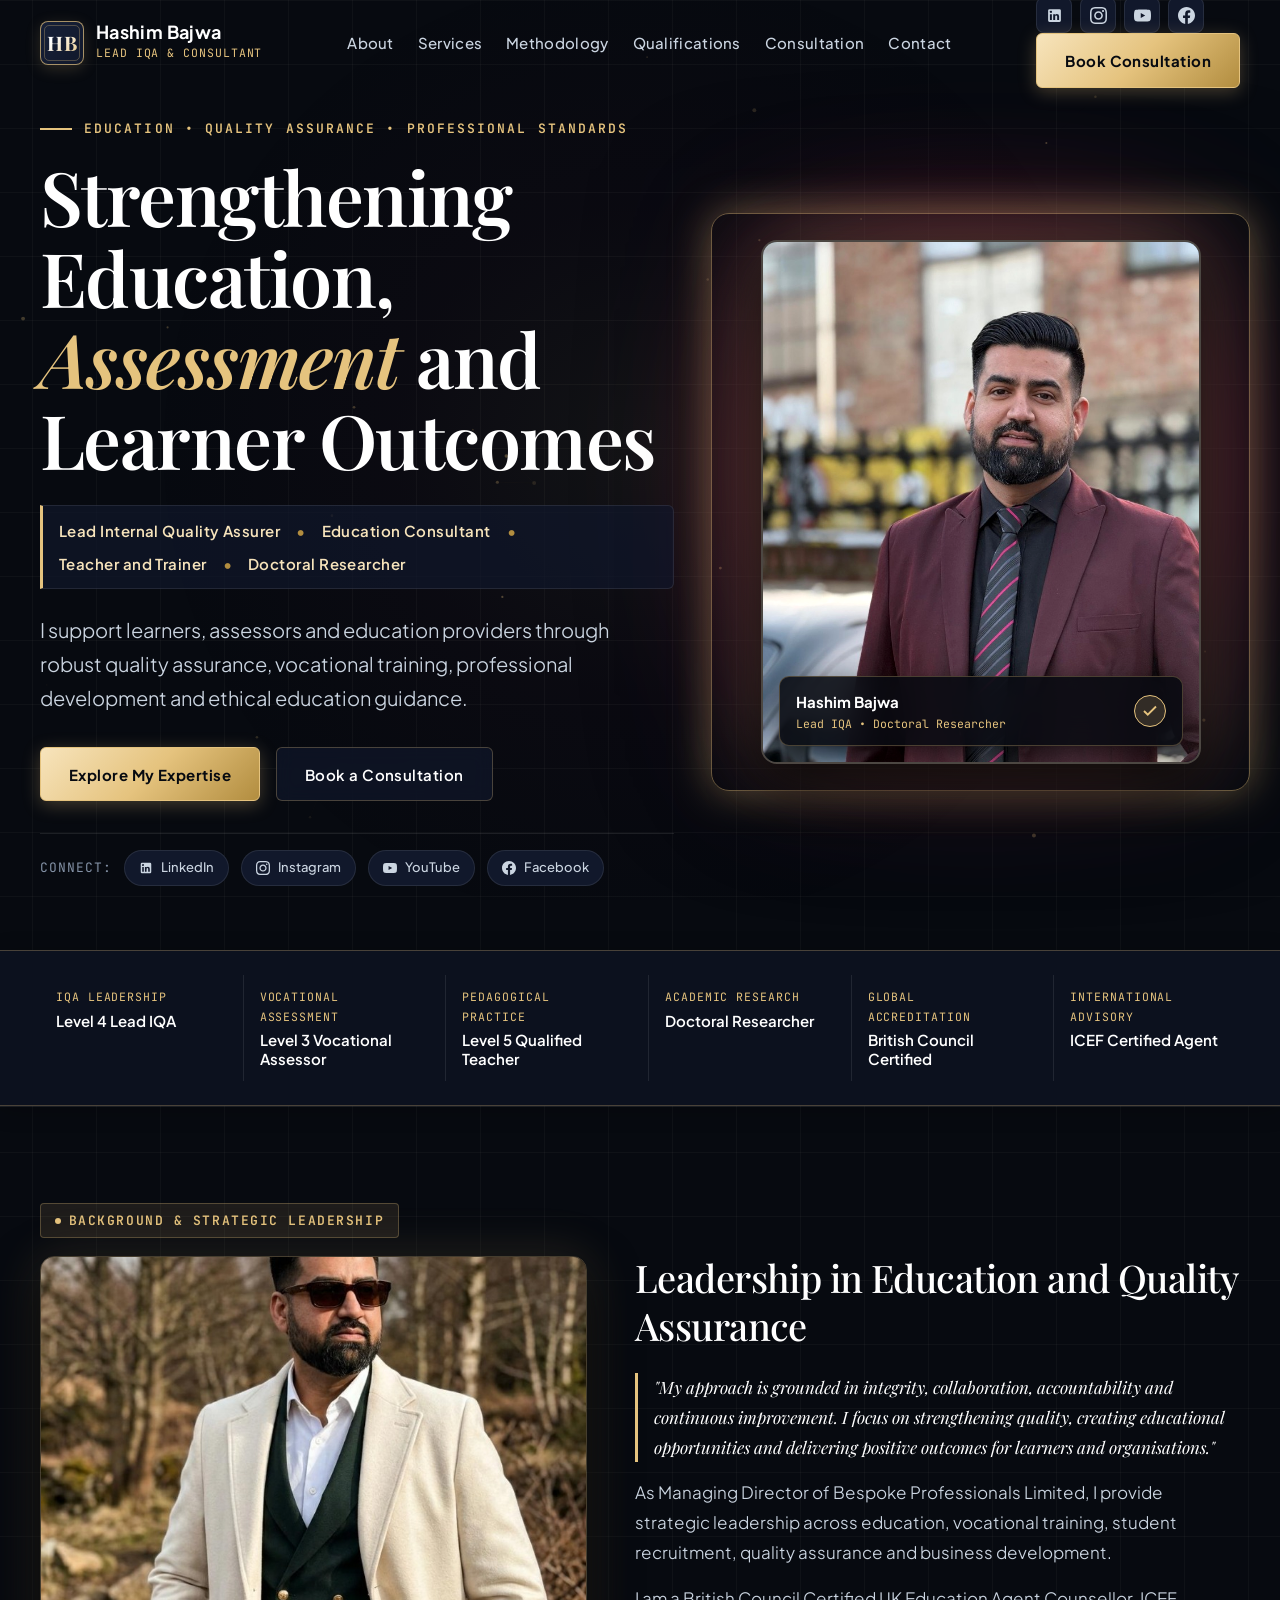
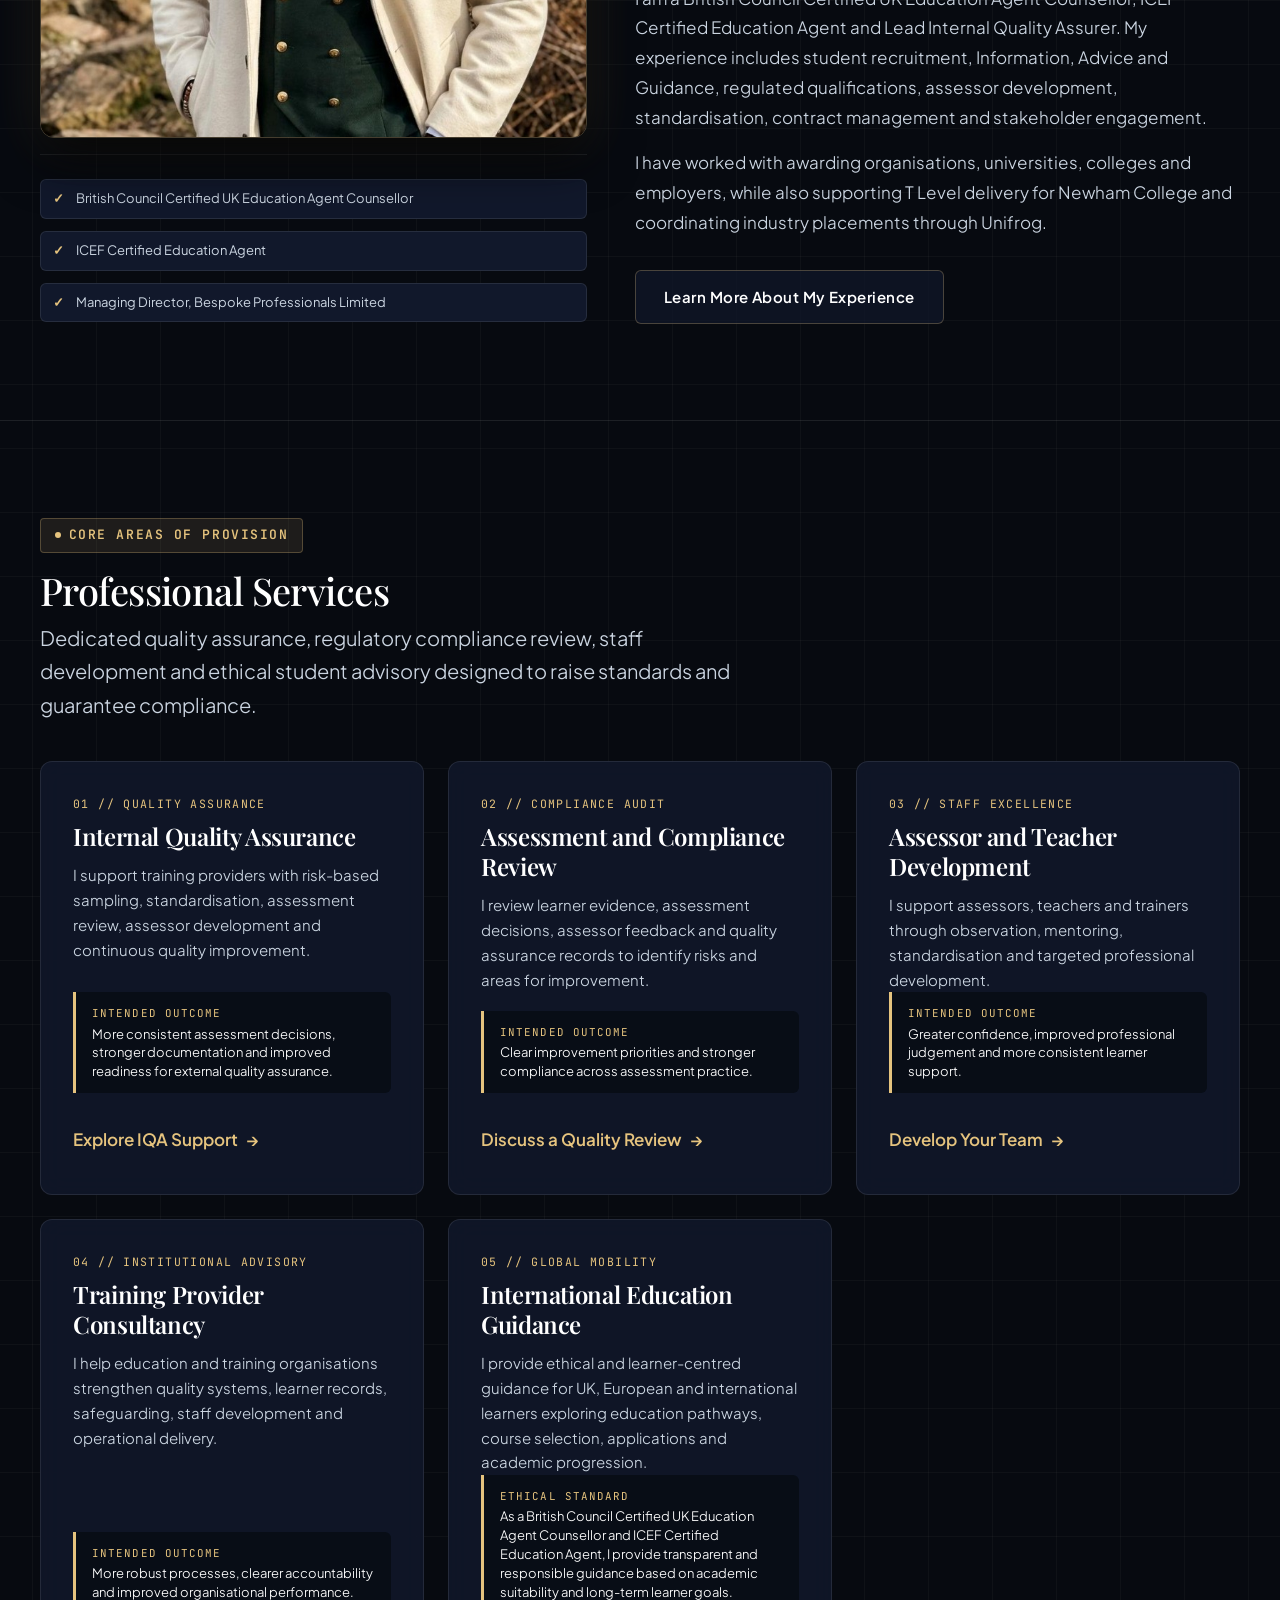
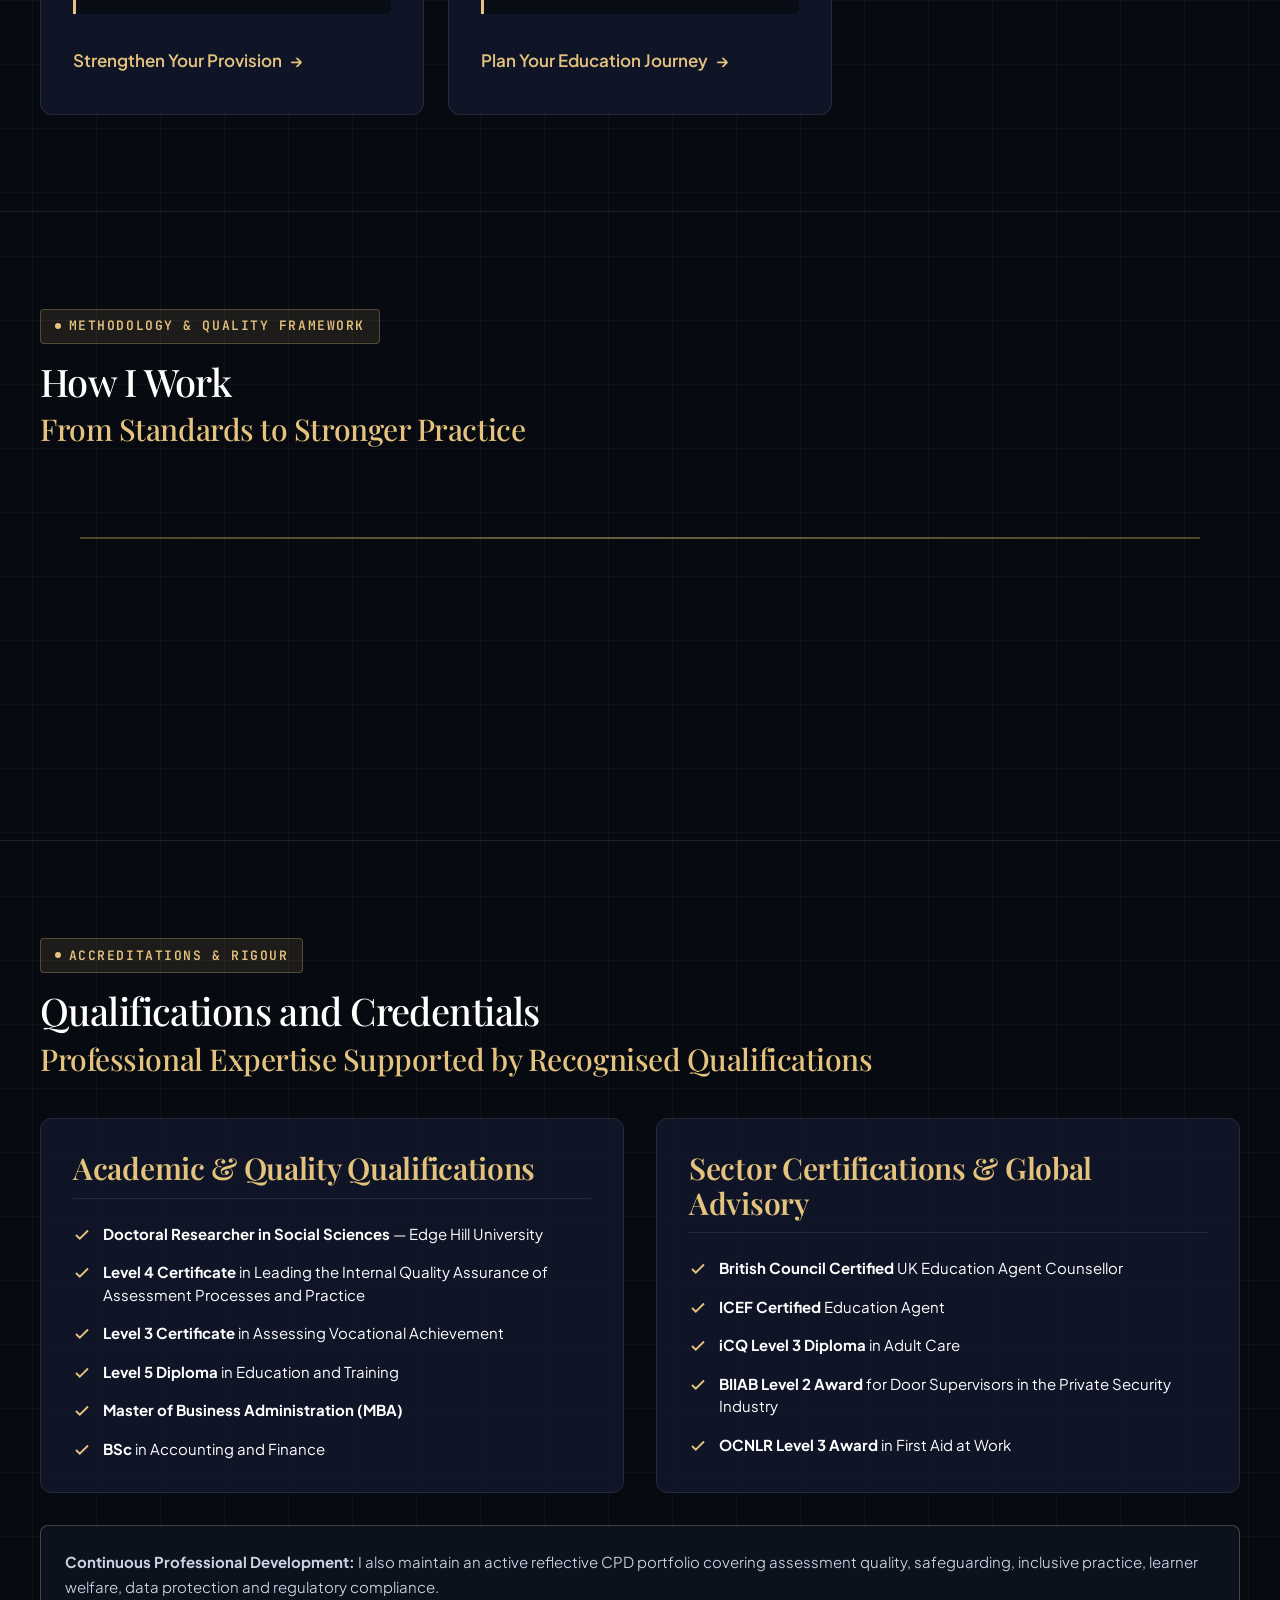
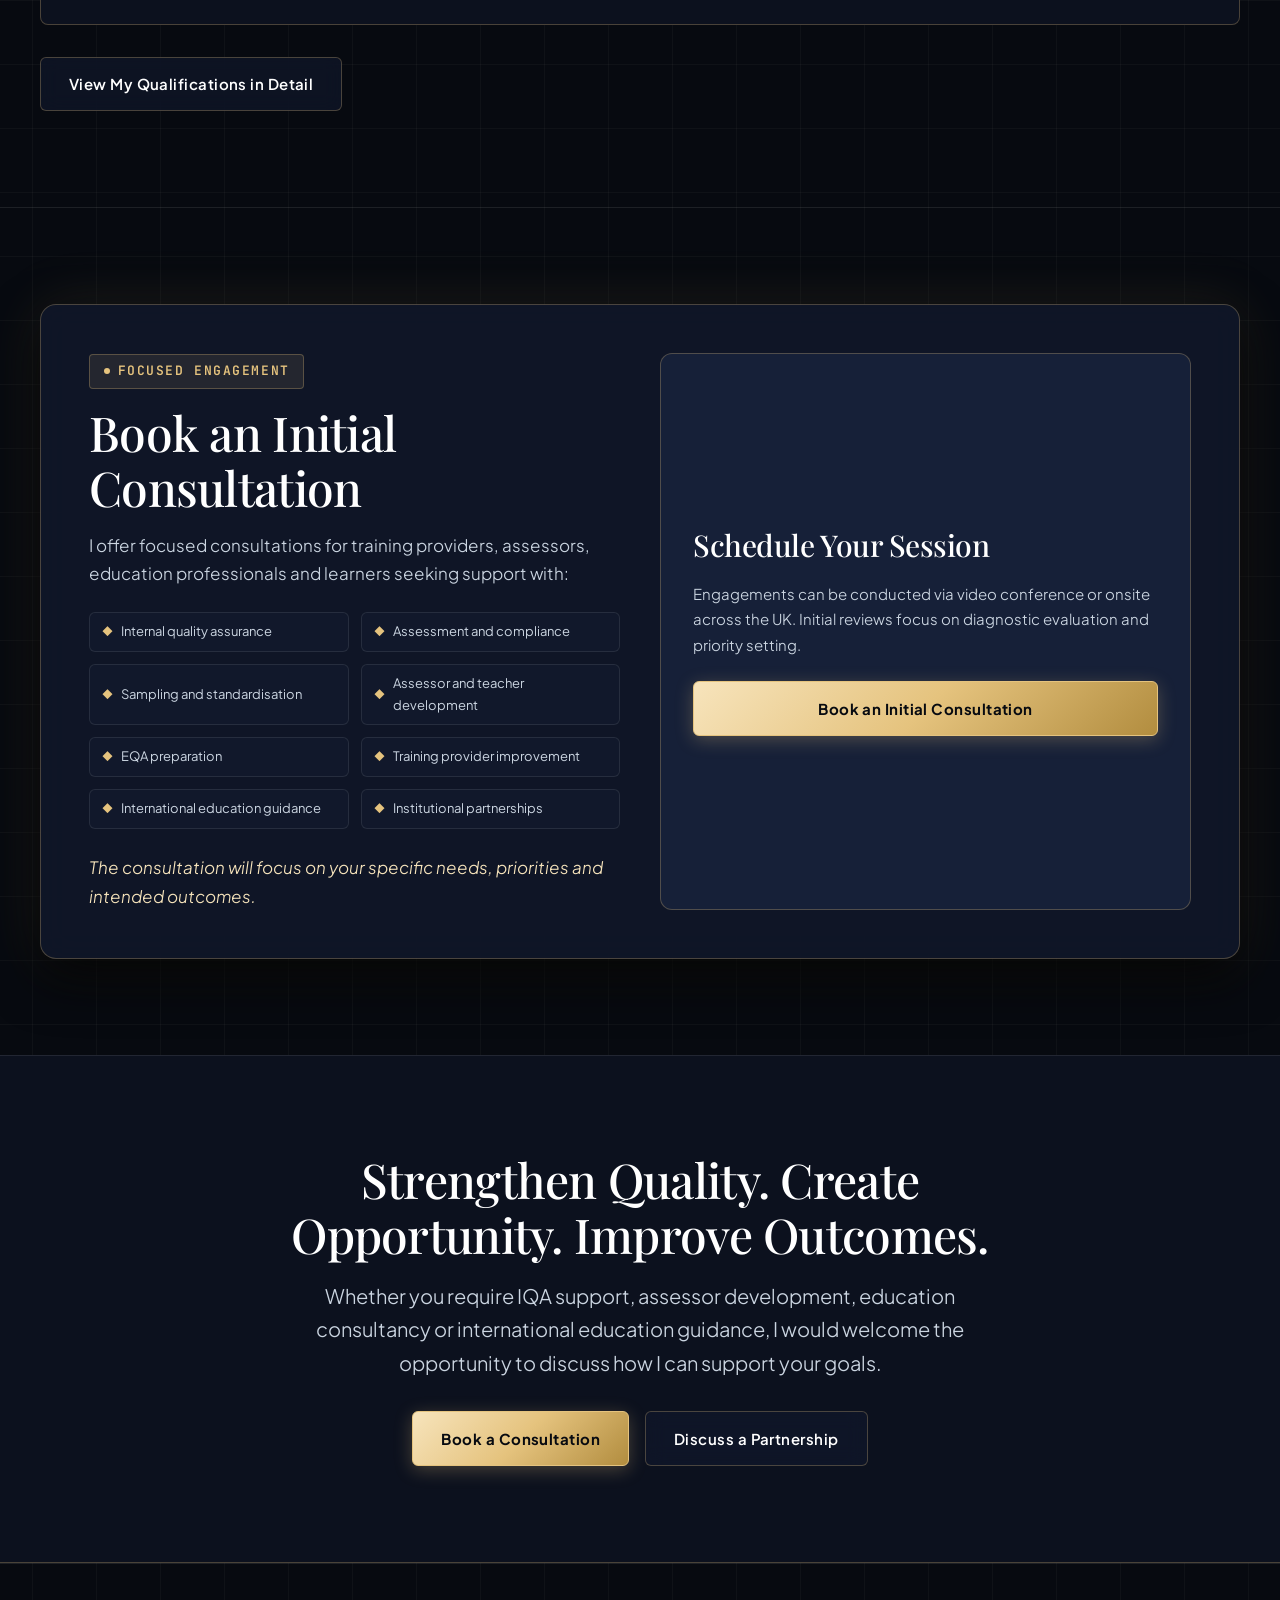
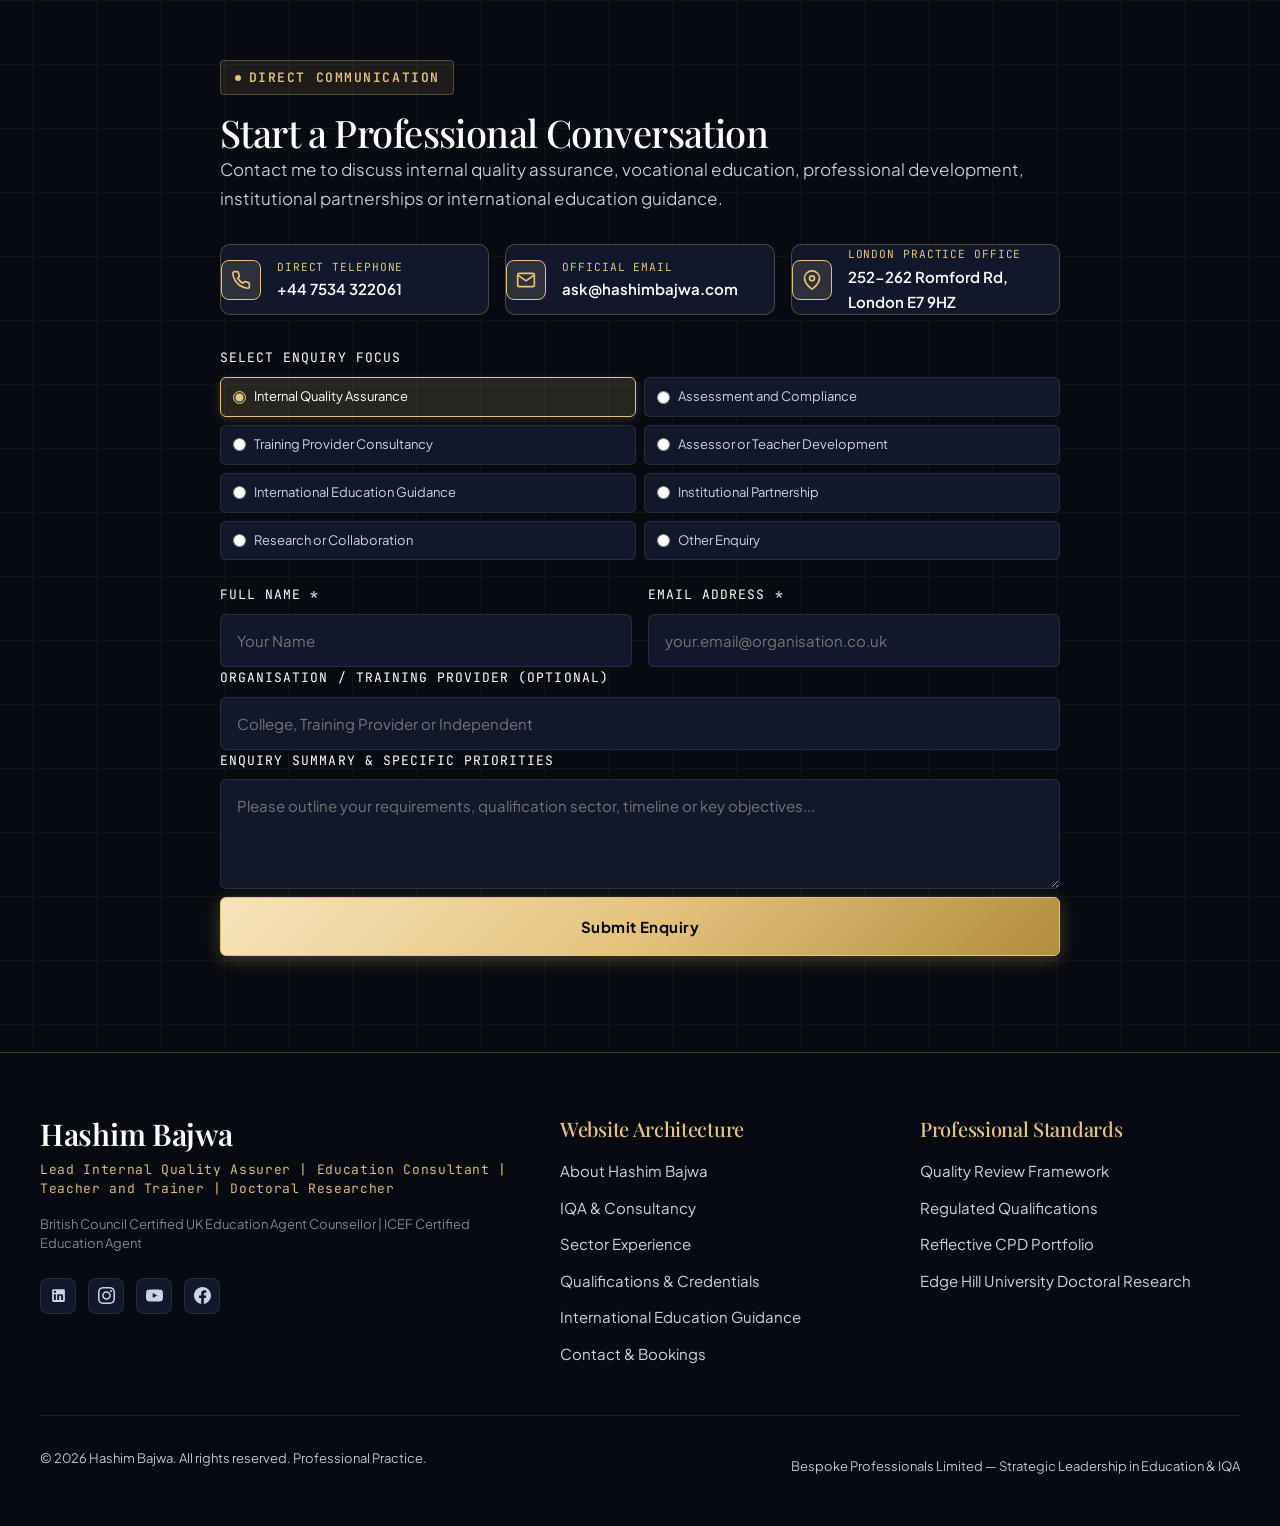
==== index.html @ 72e88c18 "Initial commit: Hashim Bajwa portfolio" ====
<!DOCTYPE html>
<html lang="en" data-theme="dark">
<head>
  <meta charset="UTF-8">
  <meta name="viewport" content="width=device-width, initial-scale=1.0">
  <title>Hashim Bajwa — Lead IQA, Education Consultant &amp; Doctoral Researcher</title>
  
  <!-- SEO & Academic Authority Metadata -->
  <meta name="description" content="Supporting training providers, education professionals and learners through internal quality assurance, vocational education, professional development and ethical international education guidance.">
  <meta name="keywords" content="Hashim Bajwa, Lead IQA, Internal Quality Assurer, Education Consultant, Vocational Training, Edge Hill University, British Council Certified, ICEF Certified, T Levels, Newham College, Unifrog">
  <meta name="author" content="Hashim Bajwa">
  <meta name="robots" content="index, follow">

  <!-- Open Graph -->
  <meta property="og:type" content="profile">
  <meta property="og:title" content="Hashim Bajwa — Lead IQA &amp; Education Consultant">
  <meta property="og:description" content="Strengthening Education, Assessment and Learner Outcomes across regulated qualifications and vocational training.">
  <meta property="og:image" content="assets/hashim-portrait.jpg">
  <meta property="og:url" content="https://hashimbajwa.com">

  <!-- Executive Typography: Playfair Display, Plus Jakarta Sans, JetBrains Mono -->
  <link rel="preconnect" href="https://fonts.googleapis.com">
  <link rel="preconnect" href="https://fonts.gstatic.com" crossorigin>
  <link href="https://fonts.googleapis.com/css2?family=JetBrains+Mono:wght@400;500;600&family=Playfair+Display:ital,wght@0,500;0,600;0,700;1,500;1,600&family=Plus+Jakarta+Sans:wght@300;400;500;600;700;800&display=swap" rel="stylesheet">

  <!-- Stylesheets -->
  <link rel="stylesheet" href="css/variables.css">
  <link rel="stylesheet" href="css/base.css">
  <link rel="stylesheet" href="css/components.css">
  <link rel="stylesheet" href="css/animations.css">

  <!-- Schema.org Person & ProfessionalService Structured Data -->
  <script type="application/ld+json">
  {
    "@context": "https://schema.org",
    "@type": "Person",
    "name": "Hashim Bajwa",
    "jobTitle": "Lead Internal Quality Assurer & Education Consultant",
    "image": "assets/hashim-portrait.jpg",
    "email": "ask@hashimbajwa.com",
    "telephone": "+447534322061",
    "address": {
      "@type": "PostalAddress",
      "streetAddress": "252-262 Romford Rd",
      "addressLocality": "London",
      "postalCode": "E7 9HZ",
      "addressCountry": "United Kingdom"
    },
    "sameAs": [
      "https://www.linkedin.com/in/hashim-bajwa-4b985235b/",
      "https://www.facebook.com/share/1A8jeMKm52/?mibextid=wwXIfr",
      "https://www.youtube.com/@hashimbajwa547",
      "https://www.instagram.com/hash.bajwa?igsh=bjU4bWs0em8yMGdm"
    ],
    "worksFor": {
      "@type": "Organization",
      "name": "Bespoke Professionals Limited"
    },
    "alumniOf": {
      "@type": "EducationalOrganization",
      "name": "Edge Hill University"
    },
    "description": "Lead IQA, Education Consultant, Teacher and Trainer, and Doctoral Researcher in Social Sciences."
  }
  </script>
</head>
<body>
  <!-- Accessibility Skip Link -->
  <a href="#main-content" class="skip-link">Skip to main content</a>

  <!-- Site Header & Executive Navigation -->
  <header class="site-header" id="site-header">
    <div class="container header-inner">
      <!-- Modern Executive Emblem Logo -->
      <a href="index.html" class="brand-identity" aria-label="Hashim Bajwa Home">
        <div class="brand-emblem" aria-hidden="true">
          <span class="brand-emblem-text">HB</span>
        </div>
        <div class="brand-meta">
          <span class="brand-name">Hashim Bajwa</span>
          <span class="brand-subtitle">Lead IQA &amp; Consultant</span>
        </div>
      </a>

      <!-- Desktop Navigation -->
      <nav class="desktop-nav" aria-label="Primary Navigation">
        <ul class="nav-links">
          <li><a href="#about" class="nav-link">About</a></li>
          <li><a href="#services" class="nav-link">Services</a></li>
          <li><a href="#methodology" class="nav-link">Methodology</a></li>
          <li><a href="#qualifications" class="nav-link">Qualifications</a></li>
          <li><a href="#consultation" class="nav-link">Consultation</a></li>
          <li><a href="#contact" class="nav-link">Contact</a></li>
        </ul>
      </nav>

      <!-- Header Social Media & Action Controls -->
      <div class="header-actions">
        <!-- Social Media Icons in Header -->
        <div class="header-social-group" aria-label="Social Media Profiles">
          <!-- LinkedIn -->
          <a href="https://www.linkedin.com/in/hashim-bajwa-4b985235b/" target="_blank" rel="noopener noreferrer" class="social-icon-btn" title="Hashim Bajwa LinkedIn Profile" aria-label="LinkedIn">
            <svg viewBox="0 0 24 24"><path d="M19 3a2 2 0 0 1 2 2v14a2 2 0 0 1-2 2H5a2 2 0 0 1-2-2V5a2 2 0 0 1 2-2h14m-.5 15.5v-5.3a3.26 3.26 0 0 0-3.26-3.26c-.85 0-1.84.52-2.28 1.3v-1.11h-2.79v8.37h2.79v-4.93c0-.77.62-1.4 1.39-1.4a1.4 1.4 0 0 1 1.4 1.4v4.93h2.75M6.88 8.56a1.68 1.68 0 0 0 1.68-1.68c0-.93-.75-1.69-1.68-1.69a1.69 1.69 0 0 0-1.69 1.69c0 .93.76 1.68 1.69 1.68m1.39 9.94v-8.37H5.5v8.37h2.77z"/></svg>
          </a>
          <!-- Instagram -->
          <a href="https://www.instagram.com/hash.bajwa?igsh=bjU4bWs0em8yMGdm" target="_blank" rel="noopener noreferrer" class="social-icon-btn" title="Hashim Bajwa Instagram" aria-label="Instagram">
            <svg viewBox="0 0 24 24"><path d="M12 2.163c3.204 0 3.584.012 4.85.07 3.252.148 4.771 1.691 4.919 4.919.058 1.265.069 1.645.069 4.849 0 3.205-.012 3.584-.069 4.849-.149 3.225-1.664 4.771-4.919 4.919-1.266.058-1.644.07-4.85.07-3.204 0-3.584-.012-4.849-.07-3.26-.149-4.771-1.699-4.919-4.92-.058-1.265-.07-1.644-.07-4.849 0-3.204.013-3.583.07-4.849.149-3.227 1.664-4.771 4.919-4.919 1.266-.057 1.645-.069 4.849-.069zm0-2.163c-3.259 0-3.667.014-4.947.072-4.358.2-6.78 2.618-6.98 6.98-.059 1.281-.073 1.689-.073 4.948 0 3.259.014 3.668.072 4.948.2 4.358 2.618 6.78 6.98 6.98 1.281.058 1.689.072 4.948.072 3.259 0 3.668-.014 4.948-.072 4.354-.2 6.782-2.618 6.979-6.98.059-1.28.073-1.689.073-4.948 0-3.259-.014-3.667-.072-4.947-.196-4.354-2.617-6.78-6.979-6.98-1.281-.059-1.69-.073-4.949-.073zm0 5.838c-3.403 0-6.162 2.759-6.162 6.162s2.759 6.163 6.162 6.163 6.162-2.759 6.162-6.163c0-3.403-2.759-6.162-6.162-6.162zm0 10.162c-2.209 0-4-1.79-4-4 0-2.209 1.791-4 4-4s4 1.791 4 4c0 2.21-1.791 4-4 4zm6.406-11.845c-.796 0-1.441.645-1.441 1.44s.645 1.44 1.441 1.44c.795 0 1.439-.645 1.439-1.44s-.644-1.44-1.439-1.44z"/></svg>
          </a>
          <!-- YouTube -->
          <a href="https://www.youtube.com/@hashimbajwa547" target="_blank" rel="noopener noreferrer" class="social-icon-btn" title="Hashim Bajwa YouTube Channel" aria-label="YouTube">
            <svg viewBox="0 0 24 24"><path d="M23.498 6.186a3.016 3.016 0 0 0-2.122-2.136C19.505 3.545 12 3.545 12 3.545s-7.505 0-9.377.505A3.017 3.017 0 0 0 .502 6.186C0 8.07 0 12 0 12s0 3.93.502 5.814a3.016 3.016 0 0 0 2.122 2.136c1.871.505 9.376.505 9.376.505s7.505 0 9.377-.505a3.015 3.015 0 0 0 2.122-2.136C24 15.93 24 12 24 12s0-3.93-.502-5.814zM9.545 15.568V8.432L15.818 12l-6.273 3.568z"/></svg>
          </a>
          <!-- Facebook -->
          <a href="https://www.facebook.com/share/1A8jeMKm52/?mibextid=wwXIfr" target="_blank" rel="noopener noreferrer" class="social-icon-btn" title="Hashim Bajwa Facebook" aria-label="Facebook">
            <svg viewBox="0 0 24 24"><path d="M24 12.073c0-6.627-5.373-12-12-12s-12 5.373-12 12c0 5.99 4.388 10.954 10.125 11.854v-8.385H7.078v-3.47h3.047V9.43c0-3.007 1.792-4.669 4.533-4.669 1.312 0 2.686.235 2.686.235v2.953H15.83c-1.491 0-1.956.925-1.956 1.874v2.25h3.328l-.532 3.47h-2.796v8.385C19.612 23.027 24 18.062 24 12.073z"/></svg>
          </a>
        </div>

        <a href="#consultation" class="btn btn-primary">Book Consultation</a>

        <!-- Mobile Menu Trigger -->
        <button id="mobile-menu-btn" class="mobile-menu-toggle" aria-expanded="false" aria-controls="mobile-nav-drawer" aria-label="Open Navigation Menu">
          <span></span>
          <span></span>
          <span></span>
        </button>
      </div>
    </div>
  </header>

  <!-- Mobile Drawer Menu -->
  <div id="mobile-nav-drawer" class="mobile-drawer" aria-hidden="true">
    <nav class="mobile-nav" aria-label="Mobile Navigation">
      <ul class="mobile-nav-list">
        <li><a href="#about" class="mobile-nav-link"><span>About</span> <span style="color: var(--color-gold); font-size: 0.8rem;">01</span></a></li>
        <li><a href="#services" class="mobile-nav-link"><span>Services</span> <span style="color: var(--color-gold); font-size: 0.8rem;">02</span></a></li>
        <li><a href="#methodology" class="mobile-nav-link"><span>Methodology</span> <span style="color: var(--color-gold); font-size: 0.8rem;">03</span></a></li>
        <li><a href="#qualifications" class="mobile-nav-link"><span>Qualifications</span> <span style="color: var(--color-gold); font-size: 0.8rem;">04</span></a></li>
        <li><a href="#consultation" class="mobile-nav-link"><span>Consultation</span> <span style="color: var(--color-gold); font-size: 0.8rem;">05</span></a></li>
        <li><a href="#contact" class="mobile-nav-link"><span>Contact</span> <span style="color: var(--color-gold); font-size: 0.8rem;">06</span></a></li>
      </ul>
    </nav>
    <div style="margin-top: 2rem;">
      <a href="#consultation" class="btn btn-primary btn-block">Book an Initial Consultation</a>
    </div>
  </div>

  <!-- Main Content Flow -->
  <main id="main-content">
    
    <!-- 1. HERO SECTION WITH RADIANT GLOWING PORTRAIT OF HASHIM -->
    <section class="hero-section" id="hero" aria-label="Introduction">
      <div class="container hero-grid">
        
        <!-- Left Editorial Content -->
        <div class="hero-content">
          <div class="hero-pretitle">
            <span>EDUCATION • QUALITY ASSURANCE • PROFESSIONAL STANDARDS</span>
          </div>

          <h1 class="hero-title">
            Strengthening Education, <em>Assessment</em> and Learner Outcomes
          </h1>

          <!-- Roles Bar -->
          <div class="hero-roles-bar">
            <span>Lead Internal Quality Assurer</span>
            <span>Education Consultant</span>
            <span>Teacher and Trainer</span>
            <span>Doctoral Researcher</span>
          </div>

          <p class="hero-lead-text">
            I support learners, assessors and education providers through robust quality assurance, vocational training, professional development and ethical education guidance.
          </p>

          <div class="hero-cta-group">
            <a href="#services" class="btn btn-primary">Explore My Expertise</a>
            <a href="#consultation" class="btn btn-secondary">Book a Consultation</a>
          </div>

          <!-- Hero Social Links Bar with Interactive Pills -->
          <div class="hero-social-row">
            <span class="hero-social-label">Connect:</span>
            <a href="https://www.linkedin.com/in/hashim-bajwa-4b985235b/" target="_blank" rel="noopener noreferrer" class="social-pill" title="LinkedIn Profile">
              <svg viewBox="0 0 24 24"><path d="M19 3a2 2 0 0 1 2 2v14a2 2 0 0 1-2 2H5a2 2 0 0 1-2-2V5a2 2 0 0 1 2-2h14m-.5 15.5v-5.3a3.26 3.26 0 0 0-3.26-3.26c-.85 0-1.84.52-2.28 1.3v-1.11h-2.79v8.37h2.79v-4.93c0-.77.62-1.4 1.39-1.4a1.4 1.4 0 0 1 1.4 1.4v4.93h2.75M6.88 8.56a1.68 1.68 0 0 0 1.68-1.68c0-.93-.75-1.69-1.68-1.69a1.69 1.69 0 0 0-1.69 1.69c0 .93.76 1.68 1.69 1.68m1.39 9.94v-8.37H5.5v8.37h2.77z"/></svg>
              <span>LinkedIn</span>
            </a>
            <a href="https://www.instagram.com/hash.bajwa?igsh=bjU4bWs0em8yMGdm" target="_blank" rel="noopener noreferrer" class="social-pill" title="Instagram Profile">
              <svg viewBox="0 0 24 24"><path d="M12 2.163c3.204 0 3.584.012 4.85.07 3.252.148 4.771 1.691 4.919 4.919.058 1.265.069 1.645.069 4.849 0 3.205-.012 3.584-.069 4.849-.149 3.225-1.664 4.771-4.919 4.919-1.266.058-1.644.07-4.85.07-3.204 0-3.584-.012-4.849-.07-3.26-.149-4.771-1.699-4.919-4.92-.058-1.265-.07-1.644-.07-4.849 0-3.204.013-3.583.07-4.849.149-3.227 1.664-4.771 4.919-4.919 1.266-.057 1.645-.069 4.849-.069zm0-2.163c-3.259 0-3.667.014-4.947.072-4.358.2-6.78 2.618-6.98 6.98-.059 1.281-.073 1.689-.073 4.948 0 3.259.014 3.668.072 4.948.2 4.358 2.618 6.78 6.98 6.98 1.281.058 1.689.072 4.948.072 3.259 0 3.668-.014 4.948-.072 4.354-.2 6.782-2.618 6.979-6.98.059-1.28.073-1.689.073-4.948 0-3.259-.014-3.667-.072-4.947-.196-4.354-2.617-6.78-6.979-6.98-1.281-.059-1.69-.073-4.949-.073zm0 5.838c-3.403 0-6.162 2.759-6.162 6.162s2.759 6.163 6.162 6.163 6.162-2.759 6.162-6.163c0-3.403-2.759-6.162-6.162-6.162zm0 10.162c-2.209 0-4-1.79-4-4 0-2.209 1.791-4 4-4s4 1.791 4 4c0 2.21-1.791 4-4 4zm6.406-11.845c-.796 0-1.441.645-1.441 1.44s.645 1.44 1.441 1.44c.795 0 1.439-.645 1.439-1.44s-.644-1.44-1.439-1.44z"/></svg>
              <span>Instagram</span>
            </a>
            <a href="https://www.youtube.com/@hashimbajwa547" target="_blank" rel="noopener noreferrer" class="social-pill" title="YouTube Channel">
              <svg viewBox="0 0 24 24"><path d="M23.498 6.186a3.016 3.016 0 0 0-2.122-2.136C19.505 3.545 12 3.545 12 3.545s-7.505 0-9.377.505A3.017 3.017 0 0 0 .502 6.186C0 8.07 0 12 0 12s0 3.93.502 5.814a3.016 3.016 0 0 0 2.122 2.136c1.871.505 9.376.505 9.376.505s7.505 0 9.377-.505a3.015 3.015 0 0 0 2.122-2.136C24 15.93 24 12 24 12s0-3.93-.502-5.814zM9.545 15.568V8.432L15.818 12l-6.273 3.568z"/></svg>
              <span>YouTube</span>
            </a>
            <a href="https://www.facebook.com/share/1A8jeMKm52/?mibextid=wwXIfr" target="_blank" rel="noopener noreferrer" class="social-pill" title="Facebook Profile">
              <svg viewBox="0 0 24 24"><path d="M24 12.073c0-6.627-5.373-12-12-12s-12 5.373-12 12c0 5.99 4.388 10.954 10.125 11.854v-8.385H7.078v-3.47h3.047V9.43c0-3.007 1.792-4.669 4.533-4.669 1.312 0 2.686.235 2.686.235v2.953H15.83c-1.491 0-1.956.925-1.956 1.874v2.25h3.328l-.532 3.47h-2.796v8.385C19.612 23.027 24 18.062 24 12.073z"/></svg>
              <span>Facebook</span>
            </a>
          </div>
        </div>

        <!-- Right Hero Portrait Showcase with Radiant Backlight Glow -->
        <div class="hero-portrait-wrapper">
          <!-- Multi-layer Radiant Glowing Ambient Backlight -->
          <div class="portrait-glow-aura" aria-hidden="true"></div>
          <div class="portrait-glow-ring" aria-hidden="true"></div>

          <!-- Portrait Card -->
          <div class="portrait-card">
            <img 
              src="assets/hashim-portrait.jpg" 
              alt="Hashim Bajwa — Lead Internal Quality Assurer and Education Consultant" 
              class="portrait-img"
              width="600"
              height="750"
              loading="eager"
            >
            <!-- Floating Credentials Badge -->
            <div class="portrait-floating-badge">
              <div class="floating-badge-left">
                <span class="floating-badge-title">Hashim Bajwa</span>
                <span class="floating-badge-sub">Lead IQA • Doctoral Researcher</span>
              </div>
              <div class="floating-badge-icon" aria-hidden="true">
                <svg width="18" height="18" viewBox="0 0 24 24" fill="none" stroke="currentColor" stroke-width="2.5"><polyline points="20 6 9 17 4 12"/></svg>
              </div>
            </div>
          </div>
        </div>

      </div>
    </section>

    <!-- 2. PROFESSIONAL CREDENTIALS STRIP -->
    <section class="credentials-strip" aria-label="Key Professional Credentials">
      <div class="container">
        <div class="credentials-grid">
          <div class="credential-item">
            <span class="cred-level">IQA LEADERSHIP</span>
            <span class="cred-title">Level 4 Lead IQA</span>
          </div>
          <div class="credential-item">
            <span class="cred-level">VOCATIONAL ASSESSMENT</span>
            <span class="cred-title">Level 3 Vocational Assessor</span>
          </div>
          <div class="credential-item">
            <span class="cred-level">PEDAGOGICAL PRACTICE</span>
            <span class="cred-title">Level 5 Qualified Teacher</span>
          </div>
          <div class="credential-item">
            <span class="cred-level">ACADEMIC RESEARCH</span>
            <span class="cred-title">Doctoral Researcher</span>
          </div>
          <div class="credential-item">
            <span class="cred-level">GLOBAL ACCREDITATION</span>
            <span class="cred-title">British Council Certified</span>
          </div>
          <div class="credential-item">
            <span class="cred-level">INTERNATIONAL ADVISORY</span>
            <span class="cred-title">ICEF Certified Agent</span>
          </div>
        </div>
      </div>
    </section>

    <!-- 3. ABOUT ME (EDITORIAL WITH SUPPORTING PHOTOGRAPHY) -->
    <section class="section" id="about" aria-label="About Hashim Bajwa">
      <div class="container">
        <div class="badge-editorial">
          <span class="badge-dot"></span>
          <span>Background &amp; Strategic Leadership</span>
        </div>

        <div class="about-grid">
          <!-- Left Supporting Portrait & Values -->
          <div class="about-photo-wrapper reveal-on-scroll">
            <div class="about-photo-card">
              <img 
                src="assets/hashim-executive.jpg" 
                alt="Hashim Bajwa — Education Leadership &amp; Strategic Direction" 
                class="about-photo-img"
                loading="lazy"
              >
            </div>
            
            <div class="about-accreditations" style="margin-top: var(--space-4);">
              <div class="accreditation-badge">
                <span class="badge-icon-gold">✓</span>
                <span>British Council Certified UK Education Agent Counsellor</span>
              </div>
              <div class="accreditation-badge">
                <span class="badge-icon-gold">✓</span>
                <span>ICEF Certified Education Agent</span>
              </div>
              <div class="accreditation-badge">
                <span class="badge-icon-gold">✓</span>
                <span>Managing Director, Bespoke Professionals Limited</span>
              </div>
            </div>
          </div>

          <!-- Right Narrative Content -->
          <div class="about-text-content reveal-on-scroll delay-1">
            <h3>Leadership in Education and Quality Assurance</h3>
            
            <p class="editorial-pullquote">
              "My approach is grounded in integrity, collaboration, accountability and continuous improvement. I focus on strengthening quality, creating educational opportunities and delivering positive outcomes for learners and organisations."
            </p>

            <p>
              As Managing Director of Bespoke Professionals Limited, I provide strategic leadership across education, vocational training, student recruitment, quality assurance and business development.
            </p>
            
            <p>
              I am a British Council Certified UK Education Agent Counsellor, ICEF Certified Education Agent and Lead Internal Quality Assurer. My experience includes student recruitment, Information, Advice and Guidance, regulated qualifications, assessor development, standardisation, contract management and stakeholder engagement.
            </p>
            
            <p>
              I have worked with awarding organisations, universities, colleges and employers, while also supporting T Level delivery for Newham College and coordinating industry placements through Unifrog.
            </p>

            <div style="margin-top: var(--space-8);">
              <a href="about.html" class="btn btn-outline">Learn More About My Experience</a>
            </div>
          </div>
        </div>
      </div>
    </section>

    <!-- 4. PROFESSIONAL SERVICES -->
    <section class="section" id="services" aria-label="Professional Services">
      <div class="container">
        <div class="badge-editorial">
          <span class="badge-dot"></span>
          <span>Core Areas of Provision</span>
        </div>

        <h2>Professional Services</h2>
        <p style="max-width: 720px; color: var(--text-secondary); margin-top: var(--space-2); font-size: var(--text-lg);">
          Dedicated quality assurance, regulatory compliance review, staff development and ethical student advisory designed to raise standards and guarantee compliance.
        </p>

        <div class="services-grid">
          <!-- Service 1 -->
          <article class="service-card reveal-on-scroll">
            <div class="service-header">
              <div class="service-index">01 // QUALITY ASSURANCE</div>
              <h3 class="service-title">Internal Quality Assurance</h3>
              <p class="service-desc">
                I support training providers with risk-based sampling, standardisation, assessment review, assessor development and continuous quality improvement.
              </p>
            </div>
            <div>
              <div class="service-outcome-box">
                <span class="outcome-label">Intended Outcome</span>
                <p class="outcome-text">More consistent assessment decisions, stronger documentation and improved readiness for external quality assurance.</p>
              </div>
              <a href="iqa-consultancy.html" class="btn-text">Explore IQA Support</a>
            </div>
          </article>

          <!-- Service 2 -->
          <article class="service-card reveal-on-scroll delay-1">
            <div class="service-header">
              <div class="service-index">02 // COMPLIANCE AUDIT</div>
              <h3 class="service-title">Assessment and Compliance Review</h3>
              <p class="service-desc">
                I review learner evidence, assessment decisions, assessor feedback and quality assurance records to identify risks and areas for improvement.
              </p>
            </div>
            <div>
              <div class="service-outcome-box">
                <span class="outcome-label">Intended Outcome</span>
                <p class="outcome-text">Clear improvement priorities and stronger compliance across assessment practice.</p>
              </div>
              <a href="#contact" class="btn-text">Discuss a Quality Review</a>
            </div>
          </article>

          <!-- Service 3 -->
          <article class="service-card reveal-on-scroll delay-2">
            <div class="service-header">
              <div class="service-index">03 // STAFF EXCELLENCE</div>
              <h3 class="service-title">Assessor and Teacher Development</h3>
              <p class="service-desc">
                I support assessors, teachers and trainers through observation, mentoring, standardisation and targeted professional development.
              </p>
            </div>
            <div>
              <div class="service-outcome-box">
                <span class="outcome-label">Intended Outcome</span>
                <p class="outcome-text">Greater confidence, improved professional judgement and more consistent learner support.</p>
              </div>
              <a href="#contact" class="btn-text">Develop Your Team</a>
            </div>
          </article>

          <!-- Service 4 -->
          <article class="service-card reveal-on-scroll">
            <div class="service-header">
              <div class="service-index">04 // INSTITUTIONAL ADVISORY</div>
              <h3 class="service-title">Training Provider Consultancy</h3>
              <p class="service-desc">
                I help education and training organisations strengthen quality systems, learner records, safeguarding, staff development and operational delivery.
              </p>
            </div>
            <div>
              <div class="service-outcome-box">
                <span class="outcome-label">Intended Outcome</span>
                <p class="outcome-text">More robust processes, clearer accountability and improved organisational performance.</p>
              </div>
              <a href="iqa-consultancy.html" class="btn-text">Strengthen Your Provision</a>
            </div>
          </article>

          <!-- Service 5 -->
          <article class="service-card reveal-on-scroll delay-1">
            <div class="service-header">
              <div class="service-index">05 // GLOBAL MOBILITY</div>
              <h3 class="service-title">International Education Guidance</h3>
              <p class="service-desc">
                I provide ethical and learner-centred guidance for UK, European and international learners exploring education pathways, course selection, applications and academic progression.
              </p>
            </div>
            <div>
              <div class="service-outcome-box">
                <span class="outcome-label">Ethical Standard</span>
                <p class="outcome-text">As a British Council Certified UK Education Agent Counsellor and ICEF Certified Education Agent, I provide transparent and responsible guidance based on academic suitability and long-term learner goals.</p>
              </div>
              <a href="international-education.html" class="btn-text">Plan Your Education Journey</a>
            </div>
          </article>
        </div>
      </div>
    </section>

    <!-- 5. HOW I WORK (4-STAGE FRAMEWORK) -->
    <section class="section" id="methodology" aria-label="Methodology and Process">
      <div class="container">
        <div class="badge-editorial">
          <span class="badge-dot"></span>
          <span>Methodology &amp; Quality Framework</span>
        </div>

        <h2>How I Work</h2>
        <h3 style="font-size: var(--text-2xl); color: var(--color-gold); font-family: var(--font-serif); margin-top: var(--space-2); margin-bottom: var(--space-4);">
          From Standards to Stronger Practice
        </h3>

        <div class="framework-timeline">
          <!-- Step 1 -->
          <div class="framework-step reveal-on-scroll">
            <div class="step-num-bubble">01</div>
            <h4 class="step-title">REVIEW</h4>
            <p class="step-desc">
              I examine assessment systems, learner evidence and quality assurance processes to identify risks and inconsistencies.
            </p>
          </div>

          <!-- Step 2 -->
          <div class="framework-step reveal-on-scroll delay-1">
            <div class="step-num-bubble">02</div>
            <h4 class="step-title">STANDARDISE</h4>
            <p class="step-desc">
              I help assessors and teachers interpret assessment requirements consistently.
            </p>
          </div>

          <!-- Step 3 -->
          <div class="framework-step reveal-on-scroll delay-2">
            <div class="step-num-bubble">03</div>
            <h4 class="step-title">STRENGTHEN</h4>
            <p class="step-desc">
              I support better documentation, professional practice, safeguarding and compliance.
            </p>
          </div>

          <!-- Step 4 -->
          <div class="framework-step reveal-on-scroll delay-3">
            <div class="step-num-bubble">04</div>
            <h4 class="step-title">IMPROVE</h4>
            <p class="step-desc">
              I promote continuous development through monitoring, feedback and action planning.
            </p>
          </div>
        </div>
      </div>
    </section>

    <!-- 6. QUALIFICATIONS AND CREDENTIALS -->
    <section class="section" id="qualifications" aria-label="Qualifications and Credentials">
      <div class="container">
        <div class="badge-editorial">
          <span class="badge-dot"></span>
          <span>Accreditations &amp; Rigour</span>
        </div>

        <h2>Qualifications and Credentials</h2>
        <h3 style="font-size: var(--text-2xl); color: var(--color-gold); font-family: var(--font-serif); margin-top: var(--space-2); margin-bottom: var(--space-6);">
          Professional Expertise Supported by Recognised Qualifications
        </h3>

        <div class="qualifications-grid">
          <!-- Column 1 -->
          <div class="qual-category-card reveal-on-scroll">
            <h4 class="qual-category-title">Academic &amp; Quality Qualifications</h4>
            <ul class="qual-list">
              <li class="qual-item">
                <svg width="18" height="18" viewBox="0 0 24 24" fill="none" stroke="currentColor" stroke-width="2.5"><polyline points="20 6 9 17 4 12"/></svg>
                <span><strong>Doctoral Researcher in Social Sciences</strong> — Edge Hill University</span>
              </li>
              <li class="qual-item">
                <svg width="18" height="18" viewBox="0 0 24 24" fill="none" stroke="currentColor" stroke-width="2.5"><polyline points="20 6 9 17 4 12"/></svg>
                <span><strong>Level 4 Certificate</strong> in Leading the Internal Quality Assurance of Assessment Processes and Practice</span>
              </li>
              <li class="qual-item">
                <svg width="18" height="18" viewBox="0 0 24 24" fill="none" stroke="currentColor" stroke-width="2.5"><polyline points="20 6 9 17 4 12"/></svg>
                <span><strong>Level 3 Certificate</strong> in Assessing Vocational Achievement</span>
              </li>
              <li class="qual-item">
                <svg width="18" height="18" viewBox="0 0 24 24" fill="none" stroke="currentColor" stroke-width="2.5"><polyline points="20 6 9 17 4 12"/></svg>
                <span><strong>Level 5 Diploma</strong> in Education and Training</span>
              </li>
              <li class="qual-item">
                <svg width="18" height="18" viewBox="0 0 24 24" fill="none" stroke="currentColor" stroke-width="2.5"><polyline points="20 6 9 17 4 12"/></svg>
                <span><strong>Master of Business Administration (MBA)</strong></span>
              </li>
              <li class="qual-item">
                <svg width="18" height="18" viewBox="0 0 24 24" fill="none" stroke="currentColor" stroke-width="2.5"><polyline points="20 6 9 17 4 12"/></svg>
                <span><strong>BSc</strong> in Accounting and Finance</span>
              </li>
            </ul>
          </div>

          <!-- Column 2 -->
          <div class="qual-category-card reveal-on-scroll delay-1">
            <h4 class="qual-category-title">Sector Certifications &amp; Global Advisory</h4>
            <ul class="qual-list">
              <li class="qual-item">
                <svg width="18" height="18" viewBox="0 0 24 24" fill="none" stroke="currentColor" stroke-width="2.5"><polyline points="20 6 9 17 4 12"/></svg>
                <span><strong>British Council Certified</strong> UK Education Agent Counsellor</span>
              </li>
              <li class="qual-item">
                <svg width="18" height="18" viewBox="0 0 24 24" fill="none" stroke="currentColor" stroke-width="2.5"><polyline points="20 6 9 17 4 12"/></svg>
                <span><strong>ICEF Certified</strong> Education Agent</span>
              </li>
              <li class="qual-item">
                <svg width="18" height="18" viewBox="0 0 24 24" fill="none" stroke="currentColor" stroke-width="2.5"><polyline points="20 6 9 17 4 12"/></svg>
                <span><strong>iCQ Level 3 Diploma</strong> in Adult Care</span>
              </li>
              <li class="qual-item">
                <svg width="18" height="18" viewBox="0 0 24 24" fill="none" stroke="currentColor" stroke-width="2.5"><polyline points="20 6 9 17 4 12"/></svg>
                <span><strong>BIIAB Level 2 Award</strong> for Door Supervisors in the Private Security Industry</span>
              </li>
              <li class="qual-item">
                <svg width="18" height="18" viewBox="0 0 24 24" fill="none" stroke="currentColor" stroke-width="2.5"><polyline points="20 6 9 17 4 12"/></svg>
                <span><strong>OCNLR Level 3 Award</strong> in First Aid at Work</span>
              </li>
            </ul>
          </div>
        </div>

        <!-- CPD Statement -->
        <div class="cpd-statement-box reveal-on-scroll">
          <p>
            <strong>Continuous Professional Development:</strong> I also maintain an active reflective CPD portfolio covering assessment quality, safeguarding, inclusive practice, learner welfare, data protection and regulatory compliance.
          </p>
        </div>

        <div style="margin-top: var(--space-8);">
          <a href="qualifications.html" class="btn btn-outline">View My Qualifications in Detail</a>
        </div>
      </div>
    </section>

    <!-- 7. CONSULTATION BOOKING SECTION -->
    <section class="section" id="consultation" aria-label="Book a Consultation">
      <div class="container">
        <div class="consultation-card reveal-on-scroll">
          <div class="consultation-grid">
            
            <div>
              <div class="badge-editorial">
                <span class="badge-dot"></span>
                <span>Focused Engagement</span>
              </div>
              <h2 style="font-size: var(--text-4xl); margin-bottom: var(--space-4);">Book an Initial Consultation</h2>
              
              <p>
                I offer focused consultations for training providers, assessors, education professionals and learners seeking support with:
              </p>

              <div class="consultation-focus-list">
                <div class="focus-tag"><span class="check">◆</span> Internal quality assurance</div>
                <div class="focus-tag"><span class="check">◆</span> Assessment and compliance</div>
                <div class="focus-tag"><span class="check">◆</span> Sampling and standardisation</div>
                <div class="focus-tag"><span class="check">◆</span> Assessor and teacher development</div>
                <div class="focus-tag"><span class="check">◆</span> EQA preparation</div>
                <div class="focus-tag"><span class="check">◆</span> Training provider improvement</div>
                <div class="focus-tag"><span class="check">◆</span> International education guidance</div>
                <div class="focus-tag"><span class="check">◆</span> Institutional partnerships</div>
              </div>

              <p style="margin-top: var(--space-6); font-style: italic; color: var(--color-gold-light);">
                The consultation will focus on your specific needs, priorities and intended outcomes.
              </p>
            </div>

            <div style="display: flex; flex-direction: column; justify-content: center; background: var(--bg-surface-elevated); padding: var(--space-8); border: 1px solid var(--border-gold); border-radius: 12px;">
              <h3 style="font-size: var(--text-2xl); margin-bottom: var(--space-4); color: var(--text-primary);">
                Schedule Your Session
              </h3>
              <p style="font-size: var(--text-sm); margin-bottom: var(--space-6); line-height: 1.7;">
                Engagements can be conducted via video conference or onsite across the UK. Initial reviews focus on diagnostic evaluation and priority setting.
              </p>
              <a href="#contact" class="btn btn-primary btn-block">Book an Initial Consultation</a>
            </div>

          </div>
        </div>
      </div>
    </section>

    <!-- 8. FINAL CTA BANNER -->
    <section class="section" style="background: var(--bg-secondary); border-bottom: 1px solid var(--border-gold);" aria-label="Call to Action">
      <div class="container container-narrow" style="text-align: center;">
        <h2 style="font-size: var(--text-4xl); margin-bottom: var(--space-4);">
          Strengthen Quality. Create Opportunity. Improve Outcomes.
        </h2>
        <p style="font-size: var(--text-lg); margin-bottom: var(--space-8); max-width: 680px; margin-left: auto; margin-right: auto;">
          Whether you require IQA support, assessor development, education consultancy or international education guidance, I would welcome the opportunity to discuss how I can support your goals.
        </p>
        <div style="display: flex; justify-content: center; gap: var(--space-4); flex-wrap: wrap;">
          <a href="#contact" class="btn btn-primary">Book a Consultation</a>
          <a href="#contact" class="btn btn-secondary">Discuss a Partnership</a>
        </div>
      </div>
    </section>

    <!-- 9. CONTACT & STRUCTURED ENQUIRY FORM WITH DIRECT CONTACT DETAILS -->
    <section class="section" id="contact" aria-label="Contact and Structured Enquiry">
      <div class="container container-narrow">
        <div class="badge-editorial" style="margin-bottom: var(--space-4);">
          <span class="badge-dot"></span>
          <span>Direct Communication</span>
        </div>

        <h2>Start a Professional Conversation</h2>
        <p style="font-size: var(--text-base); margin-bottom: var(--space-8);">
          Contact me to discuss internal quality assurance, vocational education, professional development, institutional partnerships or international education guidance.
        </p>

        <!-- Direct Contact Cards Bar (Phone, Email, London Office) -->
        <div class="direct-contact-bar">
          <a href="tel:+447534322061" class="direct-contact-card">
            <div class="contact-card-icon" aria-hidden="true">
              <svg viewBox="0 0 24 24" fill="none" stroke="currentColor" stroke-width="2"><path d="M22 16.92v3a2 2 0 0 1-2.18 2 19.79 19.79 0 0 1-8.63-3.07 19.5 19.5 0 0 1-6-6 19.79 19.79 0 0 1-3.07-8.67A2 2 0 0 1 4.11 2h3a2 2 0 0 1 2 1.72 12.84 12.84 0 0 0 .7 2.81 2 2 0 0 1-.45 2.11L8.09 9.91a16 16 0 0 0 6 6l1.27-1.27a2 2 0 0 1 2.11-.45 12.84 12.84 0 0 0 2.81.7A2 2 0 0 1 22 16.92z"/></svg>
            </div>
            <div class="contact-card-details">
              <span class="contact-card-label">Direct Telephone</span>
              <span class="contact-card-val">+44 7534 322061</span>
            </div>
          </a>

          <a href="mailto:ask@hashimbajwa.com" class="direct-contact-card">
            <div class="contact-card-icon" aria-hidden="true">
              <svg viewBox="0 0 24 24" fill="none" stroke="currentColor" stroke-width="2"><path d="M4 4h16c1.1 0 2 .9 2 2v12c0 1.1-.9 2-2 2H4c-1.1 0-2-.9-2-2V6c0-1.1.9-2 2-2z"/><polyline points="22,6 12,13 2,6"/></svg>
            </div>
            <div class="contact-card-details">
              <span class="contact-card-label">Official Email</span>
              <span class="contact-card-val">ask@hashimbajwa.com</span>
            </div>
          </a>

          <div class="direct-contact-card">
            <div class="contact-card-icon" aria-hidden="true">
              <svg viewBox="0 0 24 24" fill="none" stroke="currentColor" stroke-width="2"><path d="M21 10c0 7-9 13-9 13s-9-6-9-13a9 9 0 0 1 18 0z"/><circle cx="12" cy="10" r="3"/></svg>
            </div>
            <div class="contact-card-details">
              <span class="contact-card-label">London Practice Office</span>
              <span class="contact-card-val">252-262 Romford Rd, London E7 9HZ</span>
            </div>
          </div>
        </div>

        <form id="consultation-enquiry-form" class="consultation-form" novalidate>
          <div class="form-group">
            <label class="form-label">Select Enquiry Focus</label>
            <div class="enquiry-type-grid">
              <label class="enquiry-radio-label">
                <input type="radio" name="enquiry-type" value="Internal Quality Assurance" checked>
                <span>Internal Quality Assurance</span>
              </label>
              <label class="enquiry-radio-label">
                <input type="radio" name="enquiry-type" value="Assessment and Compliance">
                <span>Assessment and Compliance</span>
              </label>
              <label class="enquiry-radio-label">
                <input type="radio" name="enquiry-type" value="Training Provider Consultancy">
                <span>Training Provider Consultancy</span>
              </label>
              <label class="enquiry-radio-label">
                <input type="radio" name="enquiry-type" value="Assessor or Teacher Development">
                <span>Assessor or Teacher Development</span>
              </label>
              <label class="enquiry-radio-label">
                <input type="radio" name="enquiry-type" value="International Education Guidance">
                <span>International Education Guidance</span>
              </label>
              <label class="enquiry-radio-label">
                <input type="radio" name="enquiry-type" value="Institutional Partnership">
                <span>Institutional Partnership</span>
              </label>
              <label class="enquiry-radio-label">
                <input type="radio" name="enquiry-type" value="Research or Collaboration">
                <span>Research or Collaboration</span>
              </label>
              <label class="enquiry-radio-label">
                <input type="radio" name="enquiry-type" value="Other Enquiry">
                <span>Other Enquiry</span>
              </label>
            </div>
          </div>

          <div style="display: grid; grid-template-columns: 1fr 1fr; gap: var(--space-4);">
            <div class="form-group">
              <label for="form-name" class="form-label">Full Name *</label>
              <input type="text" id="form-name" class="form-input" placeholder="Your Name" required>
            </div>
            <div class="form-group">
              <label for="form-email" class="form-label">Email Address *</label>
              <input type="email" id="form-email" class="form-input" placeholder="your.email@organisation.co.uk" required>
            </div>
          </div>

          <div class="form-group">
            <label for="form-org" class="form-label">Organisation / Training Provider (Optional)</label>
            <input type="text" id="form-org" class="form-input" placeholder="College, Training Provider or Independent">
          </div>

          <div class="form-group">
            <label for="form-message" class="form-label">Enquiry Summary &amp; Specific Priorities</label>
            <textarea id="form-message" class="form-textarea" placeholder="Please outline your requirements, qualification sector, timeline or key objectives..."></textarea>
          </div>

          <button type="submit" class="btn btn-primary btn-block" style="padding: var(--space-4);">
            Submit Enquiry
          </button>
        </form>
      </div>
    </section>

  </main>

  <!-- SITE FOOTER -->
  <footer class="site-footer">
    <div class="container">
      <div class="footer-grid">
        
        <!-- Identity Column -->
        <div class="footer-brand">
          <h4>Hashim Bajwa</h4>
          <p class="footer-roles">
            Lead Internal Quality Assurer | Education Consultant | Teacher and Trainer | Doctoral Researcher
          </p>
          <p style="font-size: var(--text-xs); color: var(--text-muted); line-height: 1.5;">
            British Council Certified UK Education Agent Counsellor | ICEF Certified Education Agent
          </p>

          <!-- Footer Social Links -->
          <div class="footer-socials">
            <a href="https://www.linkedin.com/in/hashim-bajwa-4b985235b/" target="_blank" rel="noopener noreferrer" class="social-icon-btn" title="LinkedIn Profile" aria-label="LinkedIn">
              <svg viewBox="0 0 24 24"><path d="M19 3a2 2 0 0 1 2 2v14a2 2 0 0 1-2 2H5a2 2 0 0 1-2-2V5a2 2 0 0 1 2-2h14m-.5 15.5v-5.3a3.26 3.26 0 0 0-3.26-3.26c-.85 0-1.84.52-2.28 1.3v-1.11h-2.79v8.37h2.79v-4.93c0-.77.62-1.4 1.39-1.4a1.4 1.4 0 0 1 1.4 1.4v4.93h2.75M6.88 8.56a1.68 1.68 0 0 0 1.68-1.68c0-.93-.75-1.69-1.68-1.69a1.69 1.69 0 0 0-1.69 1.69c0 .93.76 1.68 1.69 1.68m1.39 9.94v-8.37H5.5v8.37h2.77z"/></svg>
            </a>
            <a href="https://www.instagram.com/hash.bajwa?igsh=bjU4bWs0em8yMGdm" target="_blank" rel="noopener noreferrer" class="social-icon-btn" title="Instagram Profile" aria-label="Instagram">
              <svg viewBox="0 0 24 24"><path d="M12 2.163c3.204 0 3.584.012 4.85.07 3.252.148 4.771 1.691 4.919 4.919.058 1.265.069 1.645.069 4.849 0 3.205-.012 3.584-.069 4.849-.149 3.225-1.664 4.771-4.919 4.919-1.266.058-1.644.07-4.85.07-3.204 0-3.584-.012-4.849-.07-3.26-.149-4.771-1.699-4.919-4.92-.058-1.265-.07-1.644-.07-4.849 0-3.204.013-3.583.07-4.849.149-3.227 1.664-4.771 4.919-4.919 1.266-.057 1.645-.069 4.849-.069zm0-2.163c-3.259 0-3.667.014-4.947.072-4.358.2-6.78 2.618-6.98 6.98-.059 1.281-.073 1.689-.073 4.948 0 3.259.014 3.668.072 4.948.2 4.358 2.618 6.78 6.98 6.98 1.281.058 1.689.072 4.948.072 3.259 0 3.668-.014 4.948-.072 4.354-.2 6.782-2.618 6.979-6.98.059-1.28.073-1.689.073-4.948 0-3.259-.014-3.667-.072-4.947-.196-4.354-2.617-6.78-6.979-6.98-1.281-.059-1.69-.073-4.949-.073zm0 5.838c-3.403 0-6.162 2.759-6.162 6.162s2.759 6.163 6.162 6.163 6.162-2.759 6.162-6.163c0-3.403-2.759-6.162-6.162-6.162zm0 10.162c-2.209 0-4-1.79-4-4 0-2.209 1.791-4 4-4s4 1.791 4 4c0 2.21-1.791 4-4 4zm6.406-11.845c-.796 0-1.441.645-1.441 1.44s.645 1.44 1.441 1.44c.795 0 1.439-.645 1.439-1.44s-.644-1.44-1.439-1.44z"/></svg>
            </a>
            <a href="https://www.youtube.com/@hashimbajwa547" target="_blank" rel="noopener noreferrer" class="social-icon-btn" title="YouTube Channel" aria-label="YouTube">
              <svg viewBox="0 0 24 24"><path d="M23.498 6.186a3.016 3.016 0 0 0-2.122-2.136C19.505 3.545 12 3.545 12 3.545s-7.505 0-9.377.505A3.017 3.017 0 0 0 .502 6.186C0 8.07 0 12 0 12s0 3.93.502 5.814a3.016 3.016 0 0 0 2.122 2.136c1.871.505 9.376.505 9.376.505s7.505 0 9.377-.505a3.015 3.015 0 0 0 2.122-2.136C24 15.93 24 12 24 12s0-3.93-.502-5.814zM9.545 15.568V8.432L15.818 12l-6.273 3.568z"/></svg>
            </a>
            <a href="https://www.facebook.com/share/1A8jeMKm52/?mibextid=wwXIfr" target="_blank" rel="noopener noreferrer" class="social-icon-btn" title="Facebook Profile" aria-label="Facebook">
              <svg viewBox="0 0 24 24"><path d="M24 12.073c0-6.627-5.373-12-12-12s-12 5.373-12 12c0 5.99 4.388 10.954 10.125 11.854v-8.385H7.078v-3.47h3.047V9.43c0-3.007 1.792-4.669 4.533-4.669 1.312 0 2.686.235 2.686.235v2.953H15.83c-1.491 0-1.956.925-1.956 1.874v2.25h3.328l-.532 3.47h-2.796v8.385C19.612 23.027 24 18.062 24 12.073z"/></svg>
            </a>
          </div>
        </div>

        <!-- Architecture Supporting Pages Links -->
        <div>
          <h5 class="footer-links-title">Website Architecture</h5>
          <ul class="footer-links-list">
            <li><a href="about.html">About Hashim Bajwa</a></li>
            <li><a href="iqa-consultancy.html">IQA &amp; Consultancy</a></li>
            <li><a href="sector-experience.html">Sector Experience</a></li>
            <li><a href="qualifications.html">Qualifications &amp; Credentials</a></li>
            <li><a href="international-education.html">International Education Guidance</a></li>
            <li><a href="contact.html">Contact &amp; Bookings</a></li>
          </ul>
        </div>

        <!-- Standards & Verification -->
        <div>
          <h5 class="footer-links-title">Professional Standards</h5>
          <ul class="footer-links-list">
            <li><a href="#methodology">Quality Review Framework</a></li>
            <li><a href="#qualifications">Regulated Qualifications</a></li>
            <li><a href="#qualifications">Reflective CPD Portfolio</a></li>
            <li><a href="https://www.edgehill.ac.uk" target="_blank" rel="noopener">Edge Hill University Doctoral Research</a></li>
          </ul>
        </div>

      </div>

      <!-- Bottom Bar -->
      <div class="footer-bottom">
        <p>&copy; <span id="current-year">2026</span> Hashim Bajwa. All rights reserved. Professional Practice.</p>
        <p>Bespoke Professionals Limited — Strategic Leadership in Education &amp; IQA</p>
      </div>
    </div>
  </footer>

  <!-- Core JavaScript Module -->
  <script src="js/main.js"></script>
</body>
</html>
---- css/variables.css ----
/* ==========================================================================
   DESIGN TOKENS & EXECUTIVE LUXURY PALETTE — HASHIM BAJWA
   Pure Dark Executive Theme: Midnight Obsidian, Imperial Navy & Brushed Champagne Gold
   ========================================================================== */

:root {
  /* Core Background & Surface System */
  --bg-primary: #070A10;
  --bg-secondary: #0C111E;
  --bg-surface: #11182B;
  --bg-surface-elevated: #162038;
  --bg-card: rgba(17, 24, 43, 0.85);
  --bg-glass: rgba(12, 17, 30, 0.92);

  /* Modern Brushed Champagne Gold & Warm Amber Accents */
  --color-gold: #E5C37E;
  --color-gold-light: #F7E4BC;
  --color-gold-dark: #B28D3F;
  --color-gold-subtle: rgba(229, 195, 126, 0.12);
  --color-gold-glow: rgba(229, 195, 126, 0.38);

  /* Tailored Burgundy / Royal Wine Subtle Accent (harmonizing with portrait suit) */
  --color-burgundy: #831D3D;
  --color-burgundy-glow: rgba(131, 29, 61, 0.35);

  /* Text & Contrast Hierarchy (Pure High Legibility) */
  --text-primary: #FFFFFF;
  --text-secondary: #CBD5E1;
  --text-muted: #8492A6;
  --text-gold: #F1D49B;

  /* Borders & Lines */
  --border-subtle: rgba(255, 255, 255, 0.09);
  --border-gold: rgba(229, 195, 126, 0.28);
  --border-gold-strong: rgba(229, 195, 126, 0.7);
  --grid-line: rgba(255, 255, 255, 0.03);

  /* Typography Stacks */
  --font-serif: 'Playfair Display', 'Cormorant Garamond', Georgia, serif;
  --font-sans: 'Plus Jakarta Sans', -apple-system, BlinkMacSystemFont, 'Segoe UI', Roboto, sans-serif;
  --font-mono: 'JetBrains Mono', Consolas, monospace;

  /* Fluid Typography Scale */
  --text-xs: clamp(0.75rem, 0.7rem + 0.25vw, 0.8125rem);
  --text-sm: clamp(0.875rem, 0.825rem + 0.25vw, 0.9375rem);
  --text-base: clamp(1rem, 0.95rem + 0.25vw, 1.0625rem);
  --text-lg: clamp(1.125rem, 1.05rem + 0.35vw, 1.25rem);
  --text-xl: clamp(1.25rem, 1.15rem + 0.5vw, 1.5rem);
  --text-2xl: clamp(1.5rem, 1.35rem + 0.75vw, 1.875rem);
  --text-3xl: clamp(1.875rem, 1.65rem + 1.15vw, 2.375rem);
  --text-4xl: clamp(2.25rem, 1.95rem + 1.5vw, 3rem);
  --text-5xl: clamp(2.75rem, 2.3rem + 2.25vw, 4rem);
  --text-hero: clamp(3rem, 2.5rem + 2.75vw, 5.25rem);

  /* Spacing Scale */
  --space-1: 0.25rem;
  --space-2: 0.5rem;
  --space-3: 0.75rem;
  --space-4: 1rem;
  --space-6: 1.5rem;
  --space-8: 2rem;
  --space-10: 2.5rem;
  --space-12: 3rem;
  --space-16: 4rem;
  --space-20: 5rem;
  --space-24: 6rem;

  /* Layout Widths */
  --container-max: 1280px;
  --container-narrow: 920px;
  --header-height: 86px;

  /* Shadows & Backlight Glows */
  --shadow-sm: 0 4px 14px rgba(0, 0, 0, 0.45);
  --shadow-md: 0 10px 30px rgba(0, 0, 0, 0.65);
  --shadow-lg: 0 20px 50px rgba(0, 0, 0, 0.8);
  --glow-portrait: 0 0 80px rgba(229, 195, 126, 0.32), 0 0 140px rgba(131, 29, 61, 0.25);
  --glow-button: 0 0 28px rgba(229, 195, 126, 0.45);

  /* Transitions */
  --ease-spring: cubic-bezier(0.16, 1, 0.3, 1);
  --transition-fast: 200ms ease;
  --transition-base: 350ms var(--ease-spring);
  --transition-slow: 600ms var(--ease-spring);
}
---- css/base.css ----
/* ==========================================================================
   BASE & RESET — HASHIM BAJWA EDITORIAL DESIGN
   ========================================================================== */

*, *::before, *::after {
  box-sizing: border-box;
  margin: 0;
  padding: 0;
}

html {
  font-size: 16px;
  scroll-behavior: smooth;
  text-size-adjust: 100%;
  -webkit-font-smoothing: antialiased;
  -moz-osx-font-smoothing: grayscale;
}

body {
  font-family: var(--font-sans);
  font-size: var(--text-base);
  line-height: 1.68;
  color: var(--text-primary);
  background-color: var(--bg-primary);
  background-image: 
    linear-gradient(to right, var(--grid-line) 1px, transparent 1px),
    linear-gradient(to bottom, var(--grid-line) 1px, transparent 1px);
  background-size: 64px 64px;
  background-position: center top;
  min-height: 100vh;
  position: relative;
  overflow-x: hidden;
  transition: background-color var(--transition-slow), color var(--transition-slow);
}

/* Custom Text Selection */
::selection {
  background-color: var(--color-gold);
  color: #0A0D14;
}

/* Typography Hierarchy */
h1, h2, h3, h4, h5, h6 {
  font-family: var(--font-serif);
  font-weight: 500;
  line-height: 1.15;
  color: var(--text-primary);
  letter-spacing: -0.015em;
}

h1 {
  font-size: var(--text-5xl);
  font-weight: 400;
  line-height: 1.08;
}

h2 {
  font-size: var(--text-3xl);
  line-height: 1.15;
}

h3 {
  font-size: var(--text-2xl);
  line-height: 1.25;
}

h4 {
  font-size: var(--text-xl);
  font-family: var(--font-sans);
  font-weight: 600;
  letter-spacing: -0.01em;
}

p {
  color: var(--text-secondary);
  font-weight: 350;
  margin-bottom: var(--space-4);
}

p:last-child {
  margin-bottom: 0;
}

a {
  color: inherit;
  text-decoration: none;
  transition: color var(--transition-fast);
}

ul, ol {
  list-style: none;
}

img, svg, video, canvas {
  display: block;
  max-width: 100%;
}

button, input, textarea, select {
  font: inherit;
  color: inherit;
}

button {
  background: none;
  border: none;
  cursor: pointer;
}

/* Accessible Focus Ring */
:focus-visible {
  outline: 2px solid var(--color-gold);
  outline-offset: 4px;
}

/* Skip to Content Link */
.skip-link {
  position: absolute;
  top: -100px;
  left: var(--space-6);
  background: var(--color-gold);
  color: #0A0D14;
  padding: var(--space-3) var(--space-6);
  font-weight: 600;
  font-size: var(--text-sm);
  z-index: 9999;
  border-radius: 2px;
  transition: top var(--transition-fast);
}

.skip-link:focus {
  top: var(--space-4);
}

/* Global Container System */
.container {
  width: 100%;
  max-width: var(--container-max);
  margin-left: auto;
  margin-right: auto;
  padding-left: var(--space-6);
  padding-right: var(--space-6);
}

.container-narrow {
  max-width: var(--container-narrow);
}

@media (min-width: 1024px) {
  .container {
    padding-left: var(--space-10);
    padding-right: var(--space-10);
  }
}

/* Section Structure */
.section {
  padding-top: var(--space-20);
  padding-bottom: var(--space-20);
  position: relative;
  border-top: 1px solid var(--border-subtle);
}

@media (min-width: 1024px) {
  .section {
    padding-top: var(--space-24);
    padding-bottom: var(--space-24);
  }
}
---- css/components.css ----
/* ==========================================================================
   COMPONENTS & SOCIAL MEDIA INTEGRATION — HASHIM BAJWA
   Pure Dark Executive Theme
   ========================================================================== */

/* --------------------------------------------------------------------------
   1. Brand Header & Social Bar
   -------------------------------------------------------------------------- */
.site-header {
  position: fixed;
  top: 0;
  left: 0;
  right: 0;
  height: var(--header-height);
  z-index: 1000;
  transition: all var(--transition-base);
  border-bottom: 1px solid transparent;
}

.site-header.scrolled {
  background: var(--bg-glass);
  backdrop-filter: blur(20px);
  -webkit-backdrop-filter: blur(20px);
  border-bottom: 1px solid var(--border-gold);
  box-shadow: var(--shadow-sm);
}

.header-inner {
  height: 100%;
  display: flex;
  align-items: center;
  justify-content: space-between;
}

/* Modern Executive Logo */
.brand-identity {
  display: flex;
  align-items: center;
  gap: var(--space-3);
  text-decoration: none;
}

.brand-emblem {
  position: relative;
  width: 44px;
  height: 44px;
  background: linear-gradient(135deg, var(--bg-surface-elevated), var(--bg-surface));
  border: 1px solid var(--border-gold-strong);
  border-radius: 8px;
  display: flex;
  align-items: center;
  justify-content: center;
  box-shadow: 0 4px 15px rgba(229, 195, 126, 0.18);
  transition: all var(--transition-base);
}

.brand-emblem::before {
  content: '';
  position: absolute;
  top: 3px;
  left: 3px;
  right: 3px;
  bottom: 3px;
  border: 1px solid rgba(229, 195, 126, 0.3);
  border-radius: 5px;
}

.brand-emblem-text {
  font-family: var(--font-serif);
  font-size: 1.25rem;
  font-weight: 700;
  background: linear-gradient(135deg, #FFFFFF 30%, var(--color-gold) 100%);
  -webkit-background-clip: text;
  -webkit-text-fill-color: transparent;
  letter-spacing: 0.05em;
}

.brand-identity:hover .brand-emblem {
  transform: translateY(-2px);
  border-color: var(--color-gold);
  box-shadow: 0 6px 22px rgba(229, 195, 126, 0.35);
}

.brand-meta {
  display: flex;
  flex-direction: column;
}

.brand-name {
  font-family: var(--font-sans);
  font-size: 1.125rem;
  font-weight: 700;
  letter-spacing: 0.02em;
  color: var(--text-primary);
  line-height: 1.15;
}

.brand-subtitle {
  font-family: var(--font-mono);
  font-size: 0.72rem;
  color: var(--color-gold);
  letter-spacing: 0.08em;
  text-transform: uppercase;
}

/* Desktop Navigation */
.desktop-nav {
  display: none;
}

@media (min-width: 1024px) {
  .desktop-nav {
    display: flex;
    align-items: center;
    gap: var(--space-8);
  }
}

.nav-links {
  display: flex;
  align-items: center;
  gap: var(--space-6);
}

.nav-link {
  font-size: var(--text-sm);
  font-weight: 500;
  letter-spacing: 0.02em;
  color: var(--text-secondary);
  position: relative;
  padding: var(--space-2) 0;
  transition: color var(--transition-fast);
}

.nav-link::after {
  content: '';
  position: absolute;
  bottom: 0;
  left: 0;
  width: 0%;
  height: 2px;
  background: var(--color-gold);
  transition: width var(--transition-base);
  border-radius: 2px;
}

.nav-link:hover,
.nav-link.active {
  color: var(--text-primary);
}

.nav-link:hover::after,
.nav-link.active::after {
  width: 100%;
}

/* Header Social Media Link Icons */
.header-social-group {
  display: none;
  align-items: center;
  gap: var(--space-2);
}

@media (min-width: 1180px) {
  .header-social-group {
    display: flex;
  }
}

.social-icon-btn {
  width: 36px;
  height: 36px;
  border-radius: 8px;
  border: 1px solid var(--border-subtle);
  background: var(--bg-surface);
  color: var(--text-secondary);
  display: flex;
  align-items: center;
  justify-content: center;
  transition: all var(--transition-fast);
  text-decoration: none;
}

.social-icon-btn:hover {
  border-color: var(--color-gold);
  color: var(--color-gold);
  background: var(--bg-surface-elevated);
  transform: translateY(-2px);
  box-shadow: 0 4px 12px rgba(229, 195, 126, 0.25);
}

.social-icon-btn svg {
  width: 17px;
  height: 17px;
  fill: currentColor;
}

/* Mobile Menu Button */
.mobile-menu-toggle {
  display: flex;
  flex-direction: column;
  justify-content: center;
  gap: 5px;
  width: 40px;
  height: 40px;
  padding: 8px;
  border: 1px solid var(--border-subtle);
  background: var(--bg-surface);
  border-radius: 6px;
}

@media (min-width: 1024px) {
  .mobile-menu-toggle { display: none; }
}

.mobile-menu-toggle span {
  display: block;
  height: 2px;
  width: 100%;
  background-color: var(--text-primary);
  transition: transform var(--transition-fast), opacity var(--transition-fast);
}

.mobile-menu-toggle[aria-expanded="true"] span:nth-child(1) { transform: translateY(7px) rotate(45deg); }
.mobile-menu-toggle[aria-expanded="true"] span:nth-child(2) { opacity: 0; }
.mobile-menu-toggle[aria-expanded="true"] span:nth-child(3) { transform: translateY(-7px) rotate(-45deg); }

/* Mobile Drawer */
.mobile-drawer {
  position: fixed;
  top: var(--header-height);
  left: 0;
  right: 0;
  bottom: 0;
  background: var(--bg-primary);
  z-index: 999;
  padding: var(--space-8) var(--space-6);
  display: flex;
  flex-direction: column;
  justify-content: space-between;
  transform: translateX(100%);
  transition: transform var(--transition-base);
  border-top: 1px solid var(--border-gold);
  overflow-y: auto;
}

.mobile-drawer.open { transform: translateX(0); }

.mobile-nav-list {
  display: flex;
  flex-direction: column;
  gap: var(--space-4);
}

.mobile-nav-link {
  font-family: var(--font-serif);
  font-size: var(--text-2xl);
  color: var(--text-primary);
  display: flex;
  align-items: center;
  justify-content: space-between;
  padding: var(--space-3) 0;
  border-bottom: 1px solid var(--border-subtle);
}

/* --------------------------------------------------------------------------
   2. Buttons & Badges
   -------------------------------------------------------------------------- */
.btn {
  display: inline-flex;
  align-items: center;
  justify-content: center;
  gap: var(--space-3);
  font-family: var(--font-sans);
  font-size: var(--text-sm);
  font-weight: 600;
  letter-spacing: 0.03em;
  padding: 0.85rem 1.75rem;
  border-radius: 6px;
  position: relative;
  overflow: hidden;
  transition: all var(--transition-base);
  cursor: pointer;
  text-decoration: none;
}

.btn-primary {
  background: linear-gradient(135deg, var(--color-gold-light) 0%, var(--color-gold) 50%, var(--color-gold-dark) 100%);
  color: #070A10;
  border: 1px solid var(--color-gold);
  font-weight: 700;
  box-shadow: 0 4px 18px rgba(229, 195, 126, 0.28);
}

.btn-primary:hover {
  background: linear-gradient(135deg, #FFFFFF 0%, var(--color-gold-light) 100%);
  box-shadow: var(--glow-button);
  transform: translateY(-2px);
}

.btn-secondary,
.btn-outline {
  background: rgba(17, 24, 43, 0.7);
  color: var(--text-primary);
  border: 1px solid var(--border-gold);
  backdrop-filter: blur(10px);
}

.btn-secondary:hover,
.btn-outline:hover {
  border-color: var(--color-gold);
  background: rgba(229, 195, 126, 0.15);
  color: var(--color-gold-light);
  transform: translateY(-2px);
}

.btn-text {
  background: none;
  border: none;
  color: var(--color-gold);
  padding: var(--space-2) 0;
  font-weight: 600;
  display: inline-flex;
  align-items: center;
  gap: var(--space-2);
}

.btn-text::after {
  content: '→';
  transition: transform var(--transition-fast);
}

.btn-text:hover::after {
  transform: translateX(5px);
}

.btn-block { width: 100%; }

.badge-editorial {
  display: inline-flex;
  align-items: center;
  gap: var(--space-2);
  font-family: var(--font-mono);
  font-size: var(--text-xs);
  font-weight: 600;
  text-transform: uppercase;
  letter-spacing: 0.12em;
  color: var(--color-gold);
  background: rgba(229, 195, 126, 0.1);
  border: 1px solid var(--border-gold);
  padding: 0.35rem 0.85rem;
  border-radius: 4px;
  margin-bottom: var(--space-4);
}

.badge-dot {
  width: 6px;
  height: 6px;
  background: var(--color-gold);
  border-radius: 50%;
}

/* --------------------------------------------------------------------------
   3. Hero Section with RADIANT GLOWING PORTRAIT SHOWCASE
   -------------------------------------------------------------------------- */
.hero-section {
  min-height: 92vh;
  padding-top: calc(var(--header-height) + var(--space-8));
  padding-bottom: var(--space-16);
  display: flex;
  align-items: center;
  position: relative;
  overflow: hidden;
}

.hero-grid {
  display: grid;
  grid-template-columns: 1fr;
  gap: var(--space-12);
  align-items: center;
}

@media (min-width: 1024px) {
  .hero-grid {
    grid-template-columns: 1.1fr 0.9fr;
    gap: var(--space-12);
  }
}

.hero-content {
  position: relative;
  z-index: 2;
}

.hero-pretitle {
  font-family: var(--font-mono);
  font-size: var(--text-xs);
  font-weight: 600;
  color: var(--color-gold);
  letter-spacing: 0.16em;
  text-transform: uppercase;
  margin-bottom: var(--space-4);
  display: flex;
  align-items: center;
  gap: var(--space-3);
}

.hero-pretitle::before {
  content: '';
  width: 32px;
  height: 2px;
  background: var(--color-gold);
}

.hero-title {
  font-size: var(--text-hero);
  font-weight: 600;
  line-height: 1.08;
  margin-bottom: var(--space-6);
  color: var(--text-primary);
  letter-spacing: -0.02em;
}

.hero-title em {
  font-style: italic;
  color: var(--color-gold);
  font-family: var(--font-serif);
}

.hero-roles-bar {
  font-family: var(--font-sans);
  font-size: var(--text-sm);
  font-weight: 600;
  color: var(--color-gold-light);
  letter-spacing: 0.03em;
  padding: var(--space-3) var(--space-4);
  background: rgba(17, 24, 43, 0.7);
  border-left: 3px solid var(--color-gold);
  border-top: 1px solid var(--border-subtle);
  border-right: 1px solid var(--border-subtle);
  border-bottom: 1px solid var(--border-subtle);
  margin-bottom: var(--space-6);
  border-radius: 0 6px 6px 0;
  display: flex;
  flex-wrap: wrap;
  gap: var(--space-2) var(--space-4);
}

.hero-roles-bar span {
  display: inline-flex;
  align-items: center;
  gap: var(--space-2);
}

.hero-roles-bar span:not(:last-child)::after {
  content: '•';
  color: var(--color-gold-dark);
  margin-left: var(--space-2);
}

.hero-lead-text {
  font-size: var(--text-lg);
  line-height: 1.7;
  color: var(--text-secondary);
  margin-bottom: var(--space-8);
  max-width: 580px;
}

.hero-cta-group {
  display: flex;
  flex-wrap: wrap;
  gap: var(--space-4);
  margin-bottom: var(--space-8);
}

/* Hero Social Media Row */
.hero-social-row {
  display: flex;
  align-items: center;
  gap: var(--space-3);
  padding-top: var(--space-4);
  border-top: 1px solid var(--border-subtle);
}

.hero-social-label {
  font-family: var(--font-mono);
  font-size: var(--text-xs);
  color: var(--text-muted);
  text-transform: uppercase;
  letter-spacing: 0.08em;
}

.social-pill {
  display: inline-flex;
  align-items: center;
  gap: 8px;
  padding: 6px 14px;
  background: var(--bg-surface);
  border: 1px solid var(--border-subtle);
  border-radius: 20px;
  font-size: var(--text-xs);
  font-weight: 500;
  color: var(--text-secondary);
  text-decoration: none;
  transition: all var(--transition-fast);
}

.social-pill svg {
  width: 14px;
  height: 14px;
  fill: currentColor;
}

.social-pill:hover {
  border-color: var(--color-gold);
  color: var(--color-gold);
  background: var(--bg-surface-elevated);
  transform: translateY(-2px);
  box-shadow: 0 4px 14px rgba(229, 195, 126, 0.2);
}

/* ==========================================================================
   PORTRAIT SHOWCASE WITH RADIANT BACKLIGHT GLOW EFFECT
   ========================================================================== */
.hero-portrait-wrapper {
  position: relative;
  display: flex;
  align-items: center;
  justify-content: center;
  padding: var(--space-4);
}

.portrait-glow-aura {
  position: absolute;
  width: 120%;
  height: 120%;
  top: -10%;
  left: -10%;
  background: radial-gradient(
    circle at 50% 45%,
    rgba(229, 195, 126, 0.5) 0%,
    rgba(131, 29, 61, 0.35) 40%,
    rgba(12, 17, 30, 0.1) 70%,
    transparent 100%
  );
  filter: blur(50px);
  z-index: 1;
  pointer-events: none;
  animation: auraPulse 7s infinite alternate ease-in-out;
}

.portrait-glow-ring {
  position: absolute;
  width: 104%;
  height: 104%;
  top: -2%;
  left: -2%;
  border-radius: 18px;
  border: 1px solid rgba(229, 195, 126, 0.45);
  box-shadow: 0 0 40px rgba(229, 195, 126, 0.4);
  z-index: 1;
  pointer-events: none;
}

@keyframes auraPulse {
  0% {
    opacity: 0.8;
    transform: scale(0.96);
  }
  100% {
    opacity: 1;
    transform: scale(1.06);
  }
}

.portrait-card {
  position: relative;
  z-index: 2;
  width: 100%;
  max-width: 440px;
  border-radius: 16px;
  overflow: hidden;
  background: var(--bg-surface);
  border: 2px solid var(--border-gold);
  box-shadow: var(--shadow-lg), var(--glow-portrait);
  transition: transform var(--transition-base), border-color var(--transition-base);
}

.portrait-card:hover {
  transform: translateY(-4px) scale(1.01);
  border-color: var(--color-gold-light);
}

.portrait-img {
  width: 100%;
  height: 520px;
  object-fit: cover;
  object-position: center 20%;
  display: block;
  filter: contrast(1.05) brightness(1.02);
  transition: transform var(--transition-slow);
}

.portrait-card:hover .portrait-img {
  transform: scale(1.03);
}

.portrait-floating-badge {
  position: absolute;
  bottom: var(--space-4);
  left: var(--space-4);
  right: var(--space-4);
  background: rgba(7, 10, 16, 0.88);
  backdrop-filter: blur(16px);
  -webkit-backdrop-filter: blur(16px);
  border: 1px solid var(--border-gold);
  border-radius: 10px;
  padding: var(--space-3) var(--space-4);
  display: flex;
  align-items: center;
  justify-content: space-between;
  box-shadow: var(--shadow-md);
}

.floating-badge-left {
  display: flex;
  flex-direction: column;
}

.floating-badge-title {
  font-family: var(--font-sans);
  font-size: var(--text-sm);
  font-weight: 700;
  color: var(--text-primary);
}

.floating-badge-sub {
  font-family: var(--font-mono);
  font-size: 0.72rem;
  color: var(--color-gold);
}

.floating-badge-icon {
  width: 32px;
  height: 32px;
  border-radius: 50%;
  background: rgba(229, 195, 126, 0.18);
  border: 1px solid var(--color-gold);
  display: flex;
  align-items: center;
  justify-content: center;
  color: var(--color-gold);
}

/* --------------------------------------------------------------------------
   4. Professional Credentials Strip
   -------------------------------------------------------------------------- */
.credentials-strip {
  border-top: 1px solid var(--border-gold);
  border-bottom: 1px solid var(--border-gold);
  background: var(--bg-secondary);
  padding: var(--space-6) 0;
  position: relative;
  box-shadow: 0 4px 20px rgba(0, 0, 0, 0.25);
}

.credentials-grid {
  display: grid;
  grid-template-columns: repeat(2, 1fr);
  gap: var(--space-4);
}

@media (min-width: 768px) {
  .credentials-grid { grid-template-columns: repeat(3, 1fr); }
}

@media (min-width: 1024px) {
  .credentials-grid { grid-template-columns: repeat(6, 1fr); }
}

.credential-item {
  display: flex;
  flex-direction: column;
  padding: var(--space-3) var(--space-4);
  border-left: 1px solid var(--border-subtle);
  transition: all var(--transition-fast);
}

.credential-item:first-child { border-left: none; }

.credential-item:hover {
  background: var(--color-gold-subtle);
  border-left-color: var(--color-gold);
  transform: translateX(2px);
}

.cred-level {
  font-family: var(--font-mono);
  font-size: 0.72rem;
  color: var(--color-gold);
  letter-spacing: 0.08em;
  margin-bottom: var(--space-1);
}

.cred-title {
  font-family: var(--font-sans);
  font-size: var(--text-sm);
  font-weight: 600;
  color: var(--text-primary);
  line-height: 1.3;
}

/* --------------------------------------------------------------------------
   5. About Section with Supporting Photography
   -------------------------------------------------------------------------- */
.about-grid {
  display: grid;
  grid-template-columns: 1fr;
  gap: var(--space-12);
  align-items: center;
}

@media (min-width: 1024px) {
  .about-grid { grid-template-columns: 0.95fr 1.05fr; }
}

.about-photo-card {
  position: relative;
  border-radius: 14px;
  overflow: hidden;
  border: 1px solid var(--border-gold);
  box-shadow: var(--shadow-lg), 0 0 50px rgba(229, 195, 126, 0.18);
}

.about-photo-img {
  width: 100%;
  height: 480px;
  object-fit: cover;
  display: block;
}

.editorial-pullquote {
  font-family: var(--font-serif);
  font-size: var(--text-2xl);
  font-style: italic;
  color: var(--text-primary);
  line-height: 1.4;
  margin-bottom: var(--space-6);
  padding-left: var(--space-4);
  border-left: 3px solid var(--color-gold);
}

.about-accreditations {
  display: flex;
  flex-direction: column;
  gap: var(--space-3);
  margin-top: var(--space-6);
  padding-top: var(--space-6);
  border-top: 1px solid var(--border-subtle);
}

.accreditation-badge {
  display: flex;
  align-items: center;
  gap: var(--space-3);
  font-size: var(--text-xs);
  color: var(--text-secondary);
  padding: var(--space-2) var(--space-3);
  background: var(--bg-surface);
  border: 1px solid var(--border-subtle);
  border-radius: 6px;
}

.badge-icon-gold {
  color: var(--color-gold);
  font-weight: bold;
}

.about-text-content h3 {
  font-size: var(--text-3xl);
  margin-bottom: var(--space-6);
  color: var(--text-primary);
}

.about-text-content p {
  font-size: var(--text-base);
  margin-bottom: var(--space-4);
  line-height: 1.75;
}

/* --------------------------------------------------------------------------
   6. Professional Services Cards
   -------------------------------------------------------------------------- */
.services-grid {
  display: grid;
  grid-template-columns: 1fr;
  gap: var(--space-6);
  margin-top: var(--space-10);
}

@media (min-width: 768px) {
  .services-grid { grid-template-columns: repeat(2, 1fr); }
}

@media (min-width: 1024px) {
  .services-grid { grid-template-columns: repeat(3, 1fr); }
}

.service-card {
  background: var(--bg-card);
  border: 1px solid var(--border-subtle);
  border-radius: 12px;
  padding: var(--space-8);
  display: flex;
  flex-direction: column;
  justify-content: space-between;
  position: relative;
  backdrop-filter: blur(12px);
  transition: all var(--transition-base);
}

.service-card::before {
  content: '';
  position: absolute;
  top: 0;
  left: 0;
  right: 0;
  height: 2px;
  background: linear-gradient(90deg, transparent, var(--color-gold), transparent);
  opacity: 0;
  transition: opacity var(--transition-base);
}

.service-card:hover {
  transform: translateY(-5px);
  border-color: var(--border-gold);
  box-shadow: var(--shadow-md), 0 0 30px rgba(229, 195, 126, 0.15);
  background: var(--bg-surface-elevated);
}

.service-card:hover::before { opacity: 1; }

.service-index {
  font-family: var(--font-mono);
  font-size: 0.72rem;
  color: var(--color-gold);
  letter-spacing: 0.12em;
  margin-bottom: var(--space-2);
}

.service-title {
  font-size: var(--text-xl);
  font-family: var(--font-serif);
  color: var(--text-primary);
  margin-bottom: var(--space-3);
  font-weight: 600;
}

.service-desc {
  font-size: var(--text-sm);
  line-height: 1.65;
  color: var(--text-secondary);
  margin-bottom: var(--space-6);
}

.service-outcome-box {
  background: rgba(7, 10, 16, 0.7);
  border-left: 3px solid var(--color-gold);
  padding: var(--space-3) var(--space-4);
  margin-bottom: var(--space-6);
  border-radius: 0 6px 6px 0;
}

.outcome-label {
  font-family: var(--font-mono);
  font-size: 0.68rem;
  color: var(--color-gold);
  text-transform: uppercase;
  letter-spacing: 0.1em;
  display: block;
  margin-bottom: 2px;
}

.outcome-text {
  font-size: var(--text-xs);
  color: var(--text-primary);
  line-height: 1.45;
  margin-bottom: 0;
}

/* --------------------------------------------------------------------------
   7. "How I Work" Framework
   -------------------------------------------------------------------------- */
.framework-timeline {
  display: grid;
  grid-template-columns: 1fr;
  gap: var(--space-6);
  margin-top: var(--space-12);
  position: relative;
}

@media (min-width: 1024px) {
  .framework-timeline {
    grid-template-columns: repeat(4, 1fr);
    gap: var(--space-4);
  }

  .framework-timeline::before {
    content: '';
    position: absolute;
    top: 40px;
    left: 40px;
    right: 40px;
    height: 2px;
    background: linear-gradient(90deg, var(--color-gold-dark), var(--color-gold), var(--color-gold-dark));
    z-index: 1;
    opacity: 0.45;
  }
}

.framework-step {
  background: var(--bg-card);
  border: 1px solid var(--border-subtle);
  border-radius: 12px;
  padding: var(--space-6);
  position: relative;
  z-index: 2;
  backdrop-filter: blur(10px);
  transition: all var(--transition-fast);
}

.framework-step:hover {
  border-color: var(--color-gold);
  transform: translateY(-4px);
  box-shadow: 0 8px 24px rgba(229, 195, 126, 0.18);
}

.step-num-bubble {
  width: 50px;
  height: 50px;
  background: var(--bg-surface-elevated);
  border: 2px solid var(--color-gold);
  border-radius: 10px;
  display: flex;
  align-items: center;
  justify-content: center;
  font-family: var(--font-mono);
  font-size: var(--text-sm);
  font-weight: 700;
  color: var(--color-gold);
  margin-bottom: var(--space-4);
  box-shadow: 0 4px 15px rgba(229, 195, 126, 0.22);
}

.step-title {
  font-family: var(--font-serif);
  font-size: var(--text-xl);
  color: var(--text-primary);
  letter-spacing: 0.04em;
  margin-bottom: var(--space-2);
}

.step-desc {
  font-size: var(--text-sm);
  line-height: 1.6;
  color: var(--text-secondary);
  margin-bottom: 0;
}

/* --------------------------------------------------------------------------
   8. Qualifications & Credentials Section
   -------------------------------------------------------------------------- */
.qualifications-grid {
  display: grid;
  grid-template-columns: 1fr;
  gap: var(--space-8);
  margin-top: var(--space-10);
}

@media (min-width: 1024px) {
  .qualifications-grid { grid-template-columns: 1fr 1fr; }
}

.qual-category-card {
  border: 1px solid var(--border-subtle);
  background: var(--bg-card);
  border-radius: 12px;
  padding: var(--space-8);
}

.qual-category-title {
  font-family: var(--font-serif);
  font-size: var(--text-2xl);
  color: var(--color-gold);
  margin-bottom: var(--space-6);
  padding-bottom: var(--space-3);
  border-bottom: 1px solid var(--border-subtle);
}

.qual-list {
  display: flex;
  flex-direction: column;
  gap: var(--space-4);
}

.qual-item {
  display: flex;
  align-items: flex-start;
  gap: var(--space-3);
  font-size: var(--text-sm);
  color: var(--text-primary);
  line-height: 1.5;
}

.qual-item svg {
  color: var(--color-gold);
  flex-shrink: 0;
  margin-top: 3px;
}

.cpd-statement-box {
  margin-top: var(--space-8);
  padding: var(--space-6);
  background: var(--bg-secondary);
  border: 1px solid var(--border-gold);
  border-radius: 8px;
  font-size: var(--text-sm);
  color: var(--text-secondary);
  line-height: 1.65;
}

/* --------------------------------------------------------------------------
   9. Direct Contact Info & Consultation Form
   -------------------------------------------------------------------------- */
.direct-contact-bar {
  display: grid;
  grid-template-columns: 1fr;
  gap: var(--space-4);
  margin-bottom: var(--space-8);
}

@media (min-width: 768px) {
  .direct-contact-bar { grid-template-columns: repeat(3, 1fr); }
}

.direct-contact-card {
  background: var(--bg-surface);
  border: 1px solid var(--border-gold);
  border-radius: 10px;
  padding: var(--space-4) var(--space-5);
  display: flex;
  align-items: center;
  gap: var(--space-4);
  text-decoration: none;
  color: inherit;
  transition: all var(--transition-fast);
}

.direct-contact-card:hover {
  background: var(--bg-surface-elevated);
  transform: translateY(-2px);
  box-shadow: 0 4px 15px rgba(229, 195, 126, 0.2);
}

.contact-card-icon {
  width: 40px;
  height: 40px;
  border-radius: 8px;
  background: rgba(229, 195, 126, 0.15);
  border: 1px solid var(--color-gold);
  display: flex;
  align-items: center;
  justify-content: center;
  color: var(--color-gold);
  flex-shrink: 0;
}

.contact-card-icon svg { width: 20px; height: 20px; }

.contact-card-details {
  display: flex;
  flex-direction: column;
}

.contact-card-label {
  font-family: var(--font-mono);
  font-size: 0.7rem;
  color: var(--color-gold);
  text-transform: uppercase;
  letter-spacing: 0.08em;
}

.contact-card-val {
  font-size: var(--text-sm);
  font-weight: 600;
  color: var(--text-primary);
}

.consultation-card {
  background: var(--bg-card);
  border: 1px solid var(--border-gold);
  border-radius: 16px;
  padding: var(--space-8);
  box-shadow: var(--shadow-lg), 0 0 60px rgba(229, 195, 126, 0.12);
  backdrop-filter: blur(16px);
}

@media (min-width: 1024px) {
  .consultation-card { padding: var(--space-12); }
}

.consultation-grid {
  display: grid;
  grid-template-columns: 1fr;
  gap: var(--space-10);
}

@media (min-width: 1024px) {
  .consultation-grid { grid-template-columns: 1fr 1fr; }
}

.consultation-focus-list {
  display: grid;
  grid-template-columns: 1fr;
  gap: var(--space-3);
  margin-top: var(--space-6);
}

@media (min-width: 640px) {
  .consultation-focus-list { grid-template-columns: 1fr 1fr; }
}

.focus-tag {
  display: flex;
  align-items: center;
  gap: var(--space-2);
  font-size: var(--text-xs);
  color: var(--text-secondary);
  padding: var(--space-2) var(--space-3);
  background: var(--bg-surface);
  border: 1px solid var(--border-subtle);
  border-radius: 6px;
}

.focus-tag span.check { color: var(--color-gold); }

/* Form Elements */
.form-group { margin-bottom: var(--space-5); }

.form-label {
  display: block;
  font-family: var(--font-mono);
  font-size: var(--text-xs);
  text-transform: uppercase;
  letter-spacing: 0.08em;
  color: var(--text-primary);
  margin-bottom: var(--space-2);
}

.form-input,
.form-select,
.form-textarea {
  width: 100%;
  padding: 0.8rem 1rem;
  background: var(--bg-surface);
  border: 1px solid var(--border-subtle);
  color: var(--text-primary);
  font-size: var(--text-sm);
  border-radius: 6px;
  transition: all var(--transition-fast);
}

.form-input:focus,
.form-select:focus,
.form-textarea:focus {
  border-color: var(--color-gold);
  box-shadow: 0 0 0 3px rgba(229, 195, 126, 0.2);
  background: var(--bg-surface-elevated);
}

.form-textarea {
  resize: vertical;
  min-height: 110px;
}

.enquiry-type-grid {
  display: grid;
  grid-template-columns: 1fr;
  gap: var(--space-2);
  margin-bottom: var(--space-6);
}

@media (min-width: 640px) {
  .enquiry-type-grid { grid-template-columns: 1fr 1fr; }
}

.enquiry-radio-label {
  display: flex;
  align-items: center;
  gap: var(--space-2);
  padding: var(--space-2) var(--space-3);
  background: var(--bg-surface);
  border: 1px solid var(--border-subtle);
  border-radius: 6px;
  font-size: var(--text-xs);
  color: var(--text-secondary);
  cursor: pointer;
  transition: all var(--transition-fast);
}

.enquiry-radio-label:hover,
.enquiry-radio-label:has(input:checked) {
  border-color: var(--color-gold);
  color: var(--text-primary);
  background: rgba(229, 195, 126, 0.15);
  box-shadow: 0 2px 10px rgba(229, 195, 126, 0.2);
}

.enquiry-radio-label input[type="radio"] { accent-color: var(--color-gold); }

/* --------------------------------------------------------------------------
   10. Site Footer & Social Links
   -------------------------------------------------------------------------- */
.site-footer {
  border-top: 1px solid var(--border-gold);
  background: var(--bg-primary);
  padding-top: var(--space-16);
  padding-bottom: var(--space-10);
}

.footer-grid {
  display: grid;
  grid-template-columns: 1fr;
  gap: var(--space-10);
  margin-bottom: var(--space-12);
}

@media (min-width: 1024px) {
  .footer-grid { grid-template-columns: 1.5fr 1fr 1fr; }
}

.footer-brand h4 {
  font-family: var(--font-serif);
  font-size: var(--text-2xl);
  color: var(--text-primary);
  margin-bottom: var(--space-2);
}

.footer-roles {
  font-family: var(--font-mono);
  font-size: var(--text-xs);
  color: var(--color-gold);
  letter-spacing: 0.05em;
  margin-bottom: var(--space-4);
  line-height: 1.5;
}

.footer-socials {
  display: flex;
  align-items: center;
  gap: var(--space-3);
  margin-top: var(--space-6);
}

.footer-links-title {
  font-family: var(--font-serif);
  font-size: var(--text-lg);
  color: var(--color-gold);
  margin-bottom: var(--space-4);
}

.footer-links-list {
  display: flex;
  flex-direction: column;
  gap: var(--space-2);
}

.footer-links-list a {
  font-size: var(--text-sm);
  color: var(--text-secondary);
  transition: all var(--transition-fast);
}

.footer-links-list a:hover {
  color: var(--color-gold);
  padding-left: 4px;
}

.footer-bottom {
  border-top: 1px solid var(--border-subtle);
  padding-top: var(--space-8);
  display: flex;
  flex-direction: column;
  gap: var(--space-4);
  align-items: center;
  justify-content: space-between;
  font-size: var(--text-xs);
  color: var(--text-muted);
}

@media (min-width: 768px) {
  .footer-bottom { flex-direction: row; }
}
---- css/animations.css ----
/* ==========================================================================
   ANIMATIONS & DYNAMIC MICRO-INTERACTIONS — HASHIM BAJWA PORTFOLIO
   Aesthetic: Ultra-Smooth, Architectural, Luxury Spring Physics
   ========================================================================== */

/* --------------------------------------------------------------------------
   1. Scroll Progress Bar at Top of Viewport
   -------------------------------------------------------------------------- */
.scroll-progress-bar {
  position: fixed;
  top: 0;
  left: 0;
  width: 0%;
  height: 3px;
  background: linear-gradient(90deg, var(--color-gold-dark), var(--color-gold), var(--color-gold-light));
  box-shadow: 0 0 12px var(--color-gold);
  z-index: 9999;
  transition: width 0.1s linear;
  pointer-events: none;
}

/* --------------------------------------------------------------------------
   2. Dynamic Cursor Ambient Spotlight
   -------------------------------------------------------------------------- */
.cursor-ambient-glow {
  position: fixed;
  top: 0;
  left: 0;
  width: 100vw;
  height: 100vh;
  pointer-events: none;
  z-index: 1;
  background: radial-gradient(
    700px circle at var(--mouse-x, 50vw) var(--mouse-y, 50vh),
    rgba(229, 195, 126, 0.055) 0%,
    rgba(131, 29, 61, 0.035) 35%,
    transparent 70%
  );
  transition: opacity 0.4s ease;
}

/* --------------------------------------------------------------------------
   3. Staggered Scroll Reveal Animations
   -------------------------------------------------------------------------- */
.reveal-on-scroll {
  opacity: 0;
  transform: translateY(32px);
  transition: opacity 0.85s cubic-bezier(0.16, 1, 0.3, 1), transform 0.85s cubic-bezier(0.16, 1, 0.3, 1);
  will-change: opacity, transform;
}

.reveal-on-scroll.is-revealed {
  opacity: 1;
  transform: translateY(0);
}

.reveal-scale {
  opacity: 0;
  transform: scale(0.94) translateY(20px);
  transition: opacity 0.9s cubic-bezier(0.16, 1, 0.3, 1), transform 0.9s cubic-bezier(0.16, 1, 0.3, 1);
}

.reveal-scale.is-revealed {
  opacity: 1;
  transform: scale(1) translateY(0);
}

/* Stagger Delays */
.delay-1 { transition-delay: 120ms; }
.delay-2 { transition-delay: 240ms; }
.delay-3 { transition-delay: 360ms; }
.delay-4 { transition-delay: 480ms; }
.delay-5 { transition-delay: 600ms; }

/* --------------------------------------------------------------------------
   4. Radiant Backlight Aura & Halo Pulse Keyframes
   -------------------------------------------------------------------------- */
@keyframes auraPulse {
  0% {
    opacity: 0.75;
    transform: scale(0.95) rotate(0deg);
  }
  50% {
    opacity: 1;
    transform: scale(1.08) rotate(3deg);
  }
  100% {
    opacity: 0.75;
    transform: scale(0.95) rotate(0deg);
  }
}

@keyframes ringGlow {
  0%, 100% {
    box-shadow: 0 0 30px rgba(229, 195, 126, 0.35);
    border-color: rgba(229, 195, 126, 0.4);
  }
  50% {
    box-shadow: 0 0 60px rgba(229, 195, 126, 0.65), 0 0 90px rgba(131, 29, 61, 0.35);
    border-color: rgba(229, 195, 126, 0.75);
  }
}

.portrait-glow-ring {
  animation: ringGlow 6s infinite ease-in-out;
}

/* --------------------------------------------------------------------------
   5. Button Shimmer & Traveling Light Effect
   -------------------------------------------------------------------------- */
.btn-primary::after {
  content: '';
  position: absolute;
  top: -50%;
  left: -50%;
  width: 200%;
  height: 200%;
  background: linear-gradient(
    60deg,
    transparent 30%,
    rgba(255, 255, 255, 0.35) 50%,
    transparent 70%
  );
  transform: translateX(-100%) rotate(35deg);
  transition: transform 0.75s ease-in-out;
}

.btn-primary:hover::after {
  transform: translateX(100%) rotate(35deg);
}

/* --------------------------------------------------------------------------
   6. Card Hover Tilt & Dynamic Glare
   -------------------------------------------------------------------------- */
.tilt-card {
  transition: transform 0.3s cubic-bezier(0.16, 1, 0.3, 1), box-shadow 0.3s cubic-bezier(0.16, 1, 0.3, 1);
  transform-style: preserve-3d;
  will-change: transform;
}

/* --------------------------------------------------------------------------
   7. Background Floating Ambient Canvas
   -------------------------------------------------------------------------- */
#ambient-particle-canvas {
  position: fixed;
  top: 0;
  left: 0;
  width: 100%;
  height: 100%;
  pointer-events: none;
  z-index: 0;
  opacity: 0.7;
}

/* --------------------------------------------------------------------------
   8. Floating Badge Floating Keyframe
   -------------------------------------------------------------------------- */
@keyframes floatBadge {
  0%, 100% {
    transform: translateY(0);
  }
  50% {
    transform: translateY(-6px);
  }
}

.portrait-floating-badge {
  animation: floatBadge 5s infinite ease-in-out;
}

/* --------------------------------------------------------------------------
   9. Toast Notifications
   -------------------------------------------------------------------------- */
.toast-notice {
  position: fixed;
  bottom: var(--space-6);
  right: var(--space-6);
  background: var(--bg-surface-elevated);
  border: 1px solid var(--color-gold);
  color: var(--text-primary);
  padding: var(--space-4) var(--space-6);
  display: flex;
  align-items: center;
  gap: var(--space-3);
  box-shadow: var(--shadow-lg), 0 0 25px rgba(229, 195, 126, 0.25);
  border-radius: 8px;
  z-index: 9999;
  transform: translateY(100px);
  opacity: 0;
  transition: transform 0.4s var(--ease-spring), opacity 0.4s var(--ease-spring);
}

.toast-notice.show {
  transform: translateY(0);
  opacity: 1;
}

/* --------------------------------------------------------------------------
   10. Accessibility (Reduced Motion)
   -------------------------------------------------------------------------- */
@media (prefers-reduced-motion: reduce) {
  *,
  *::before,
  *::after {
    animation-duration: 0.01ms !important;
    animation-iteration-count: 1 !important;
    transition-duration: 0.01ms !important;
    scroll-behavior: auto !important;
  }
  
  .reveal-on-scroll,
  .reveal-scale {
    opacity: 1 !important;
    transform: none !important;
  }

  .portrait-glow-aura,
  .portrait-glow-ring,
  .portrait-floating-badge {
    animation: none !important;
  }
}
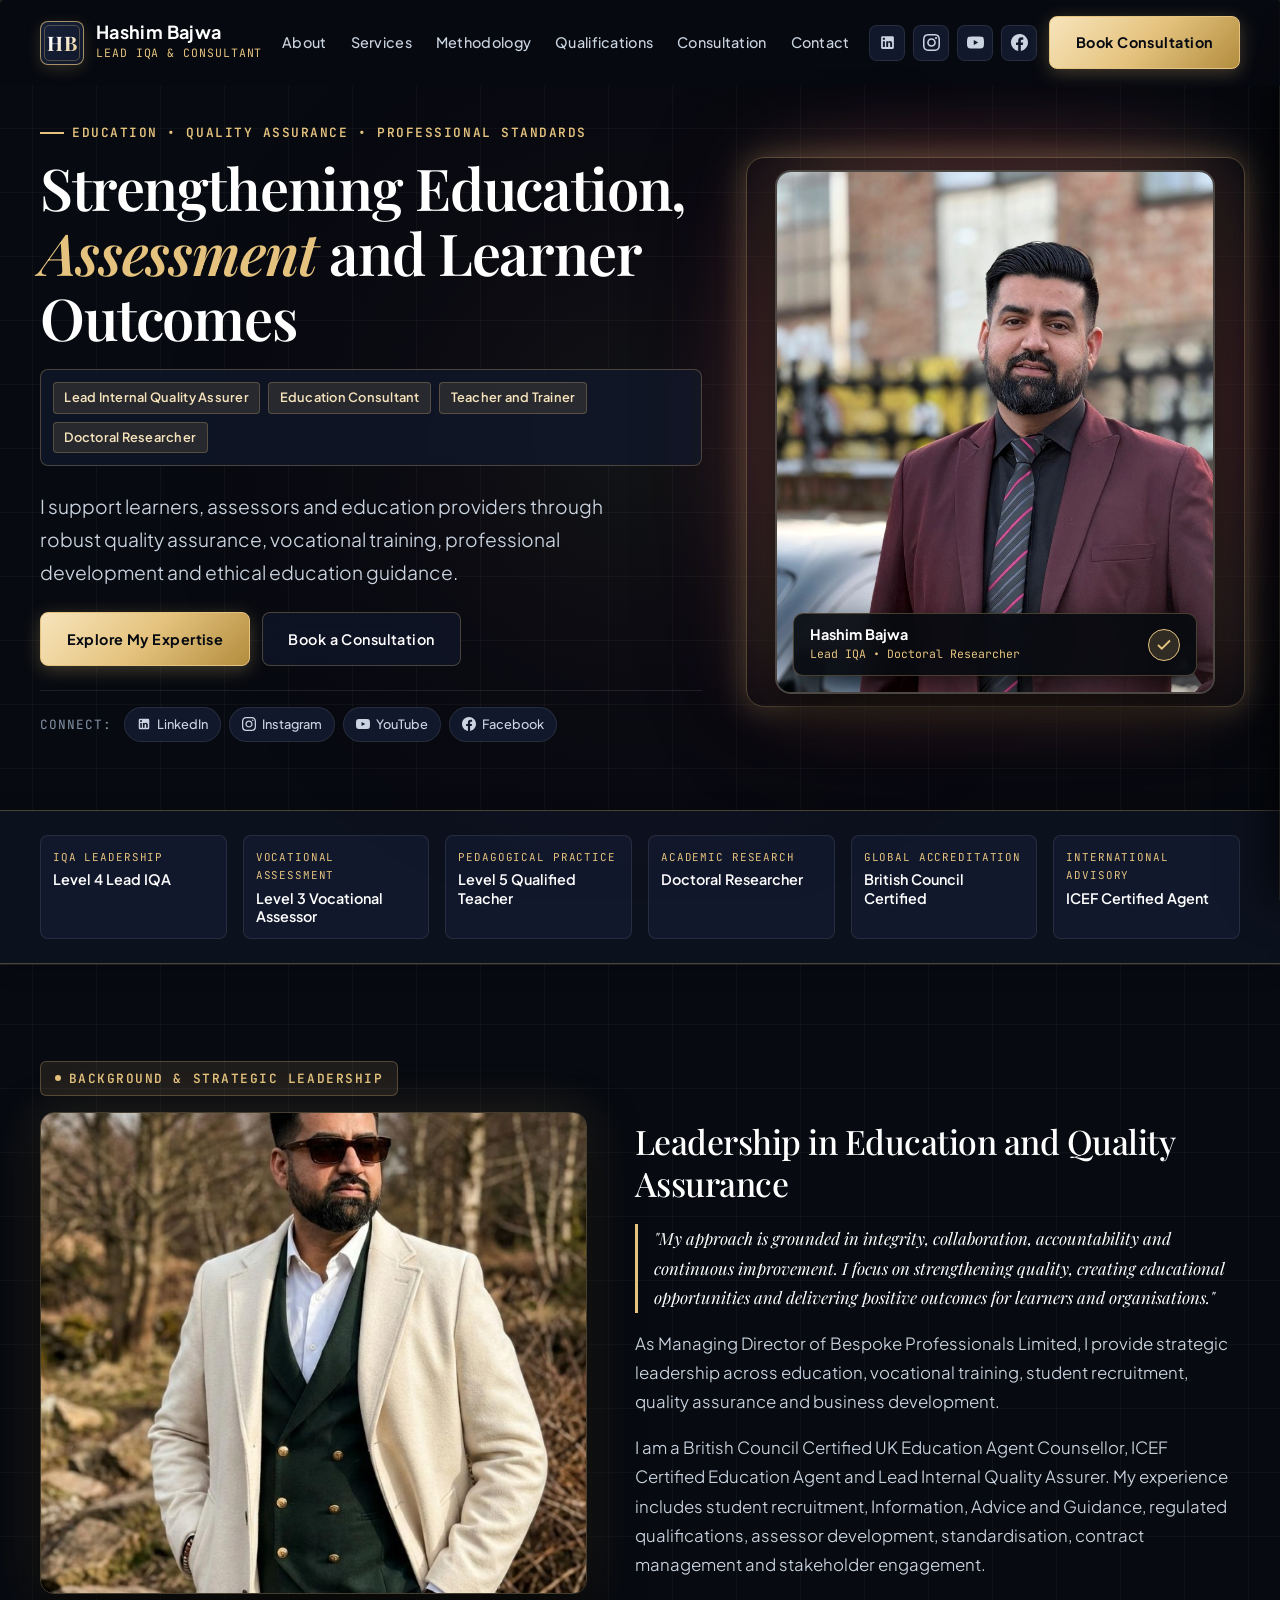
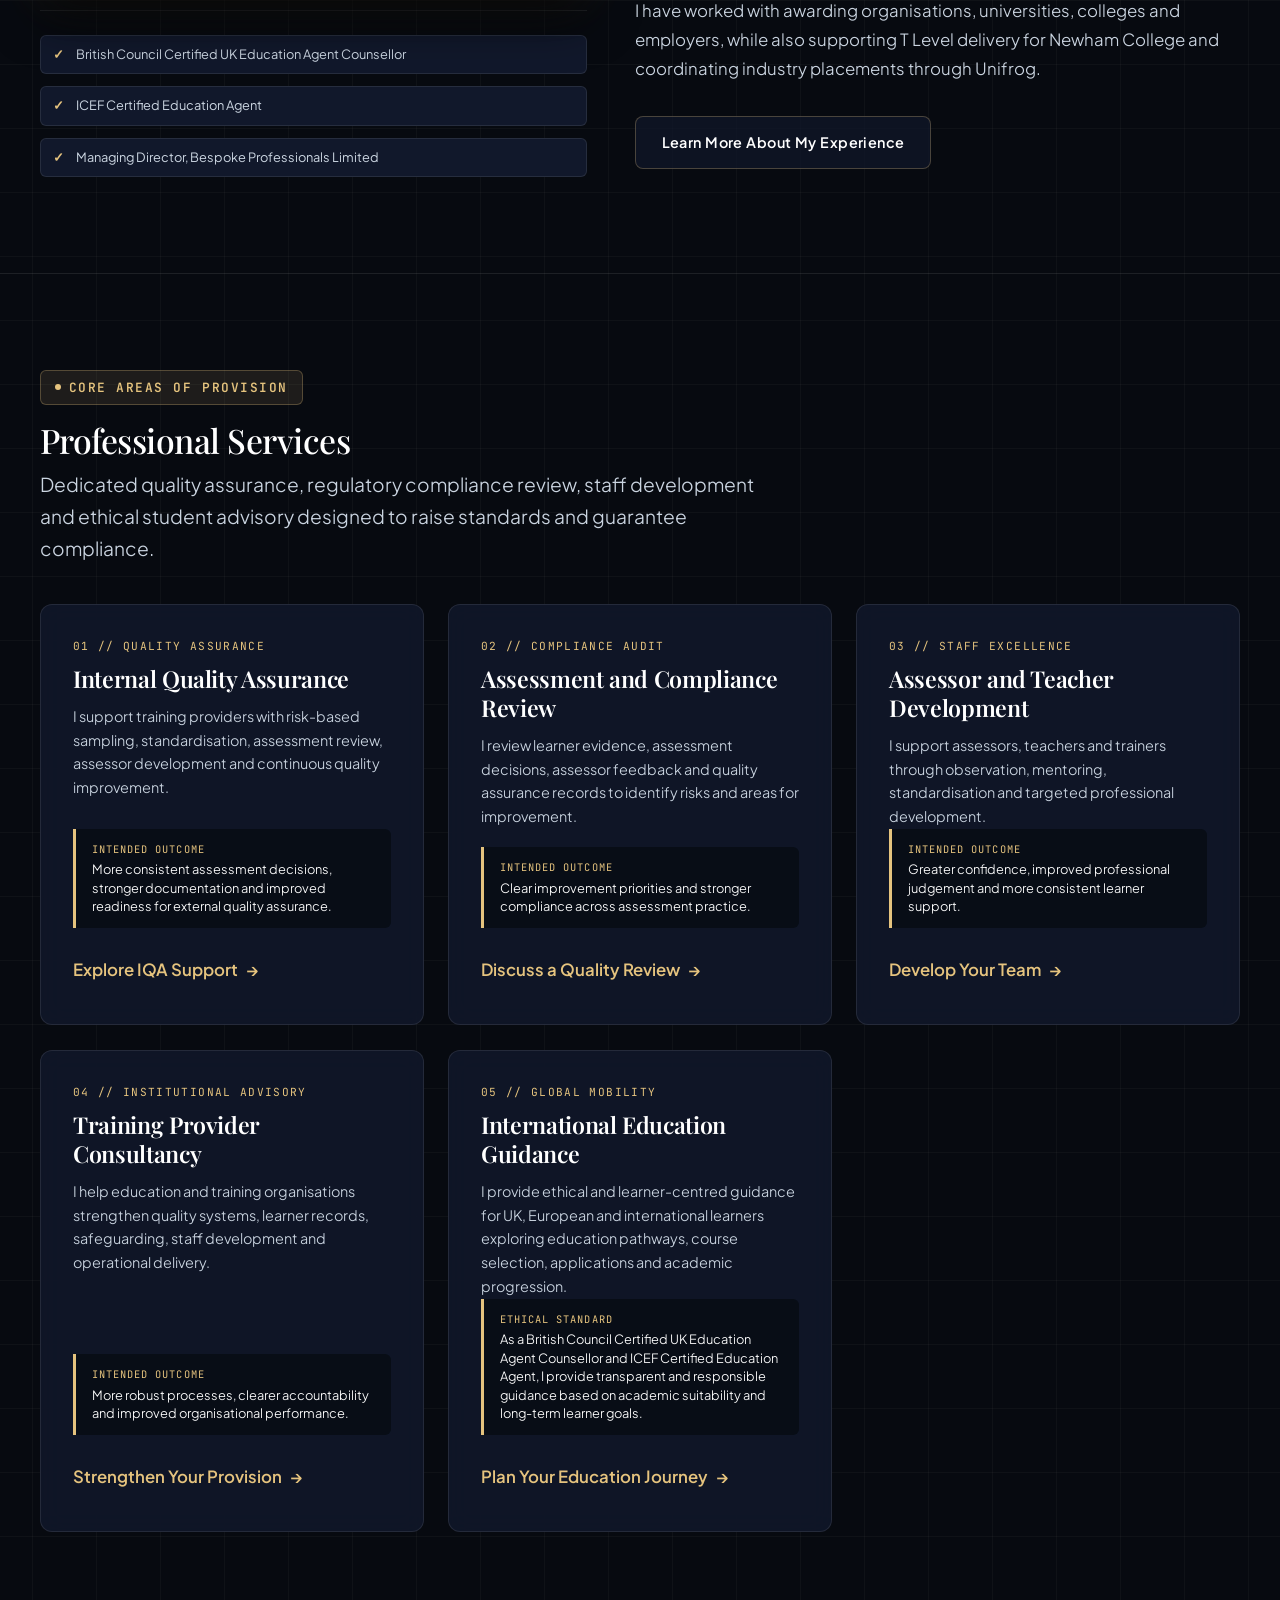
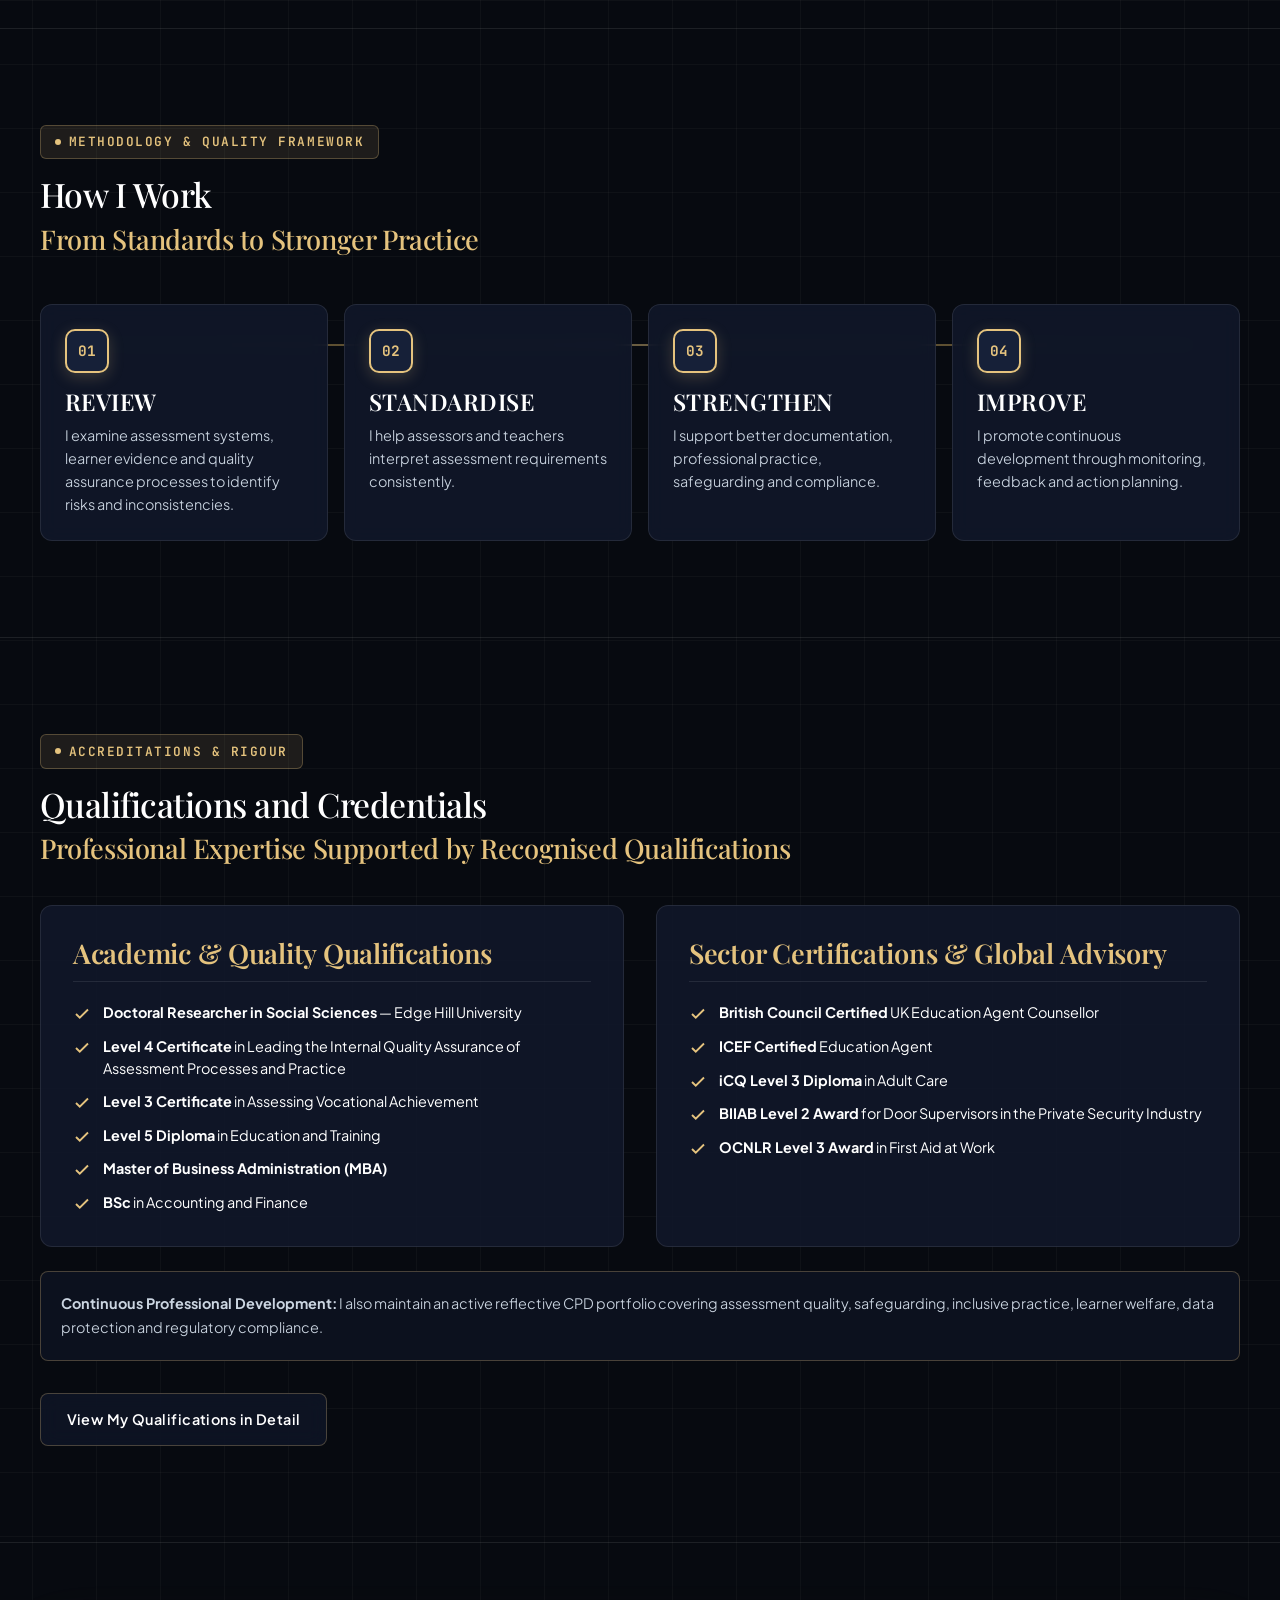
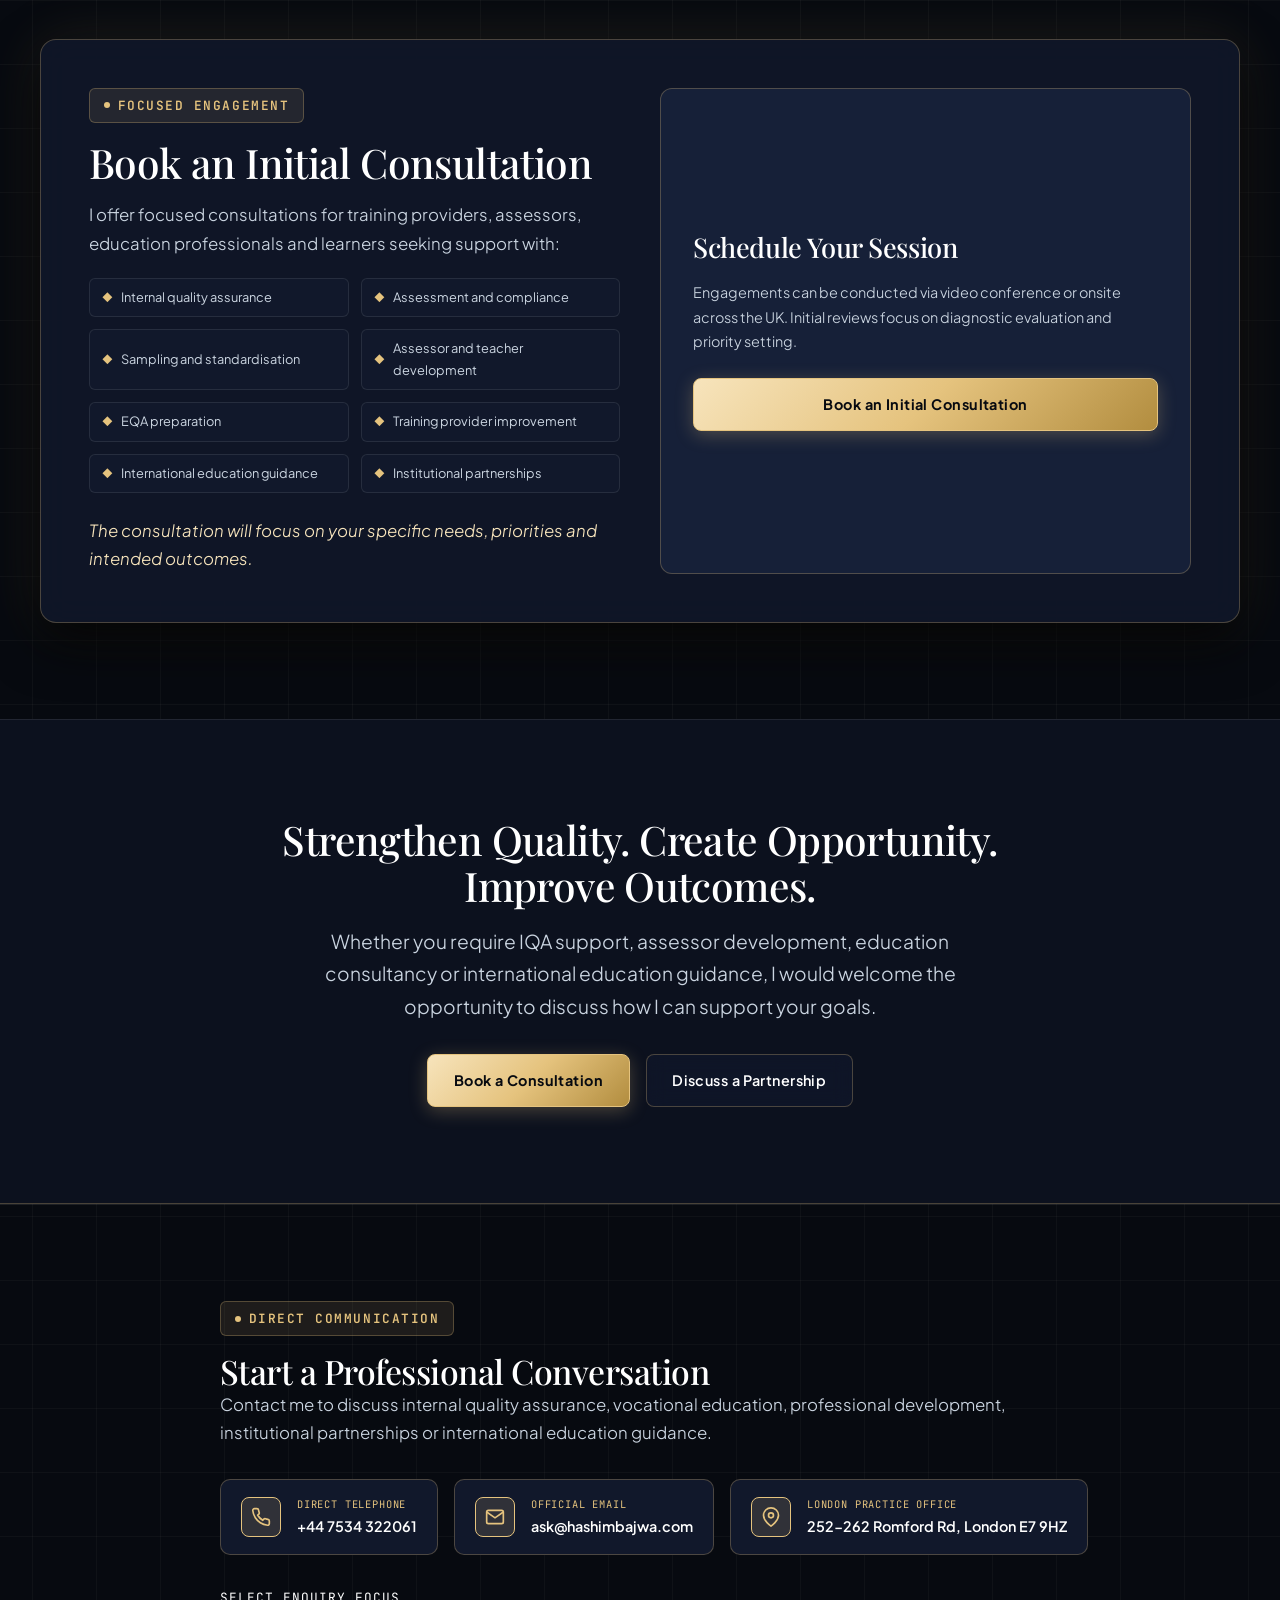
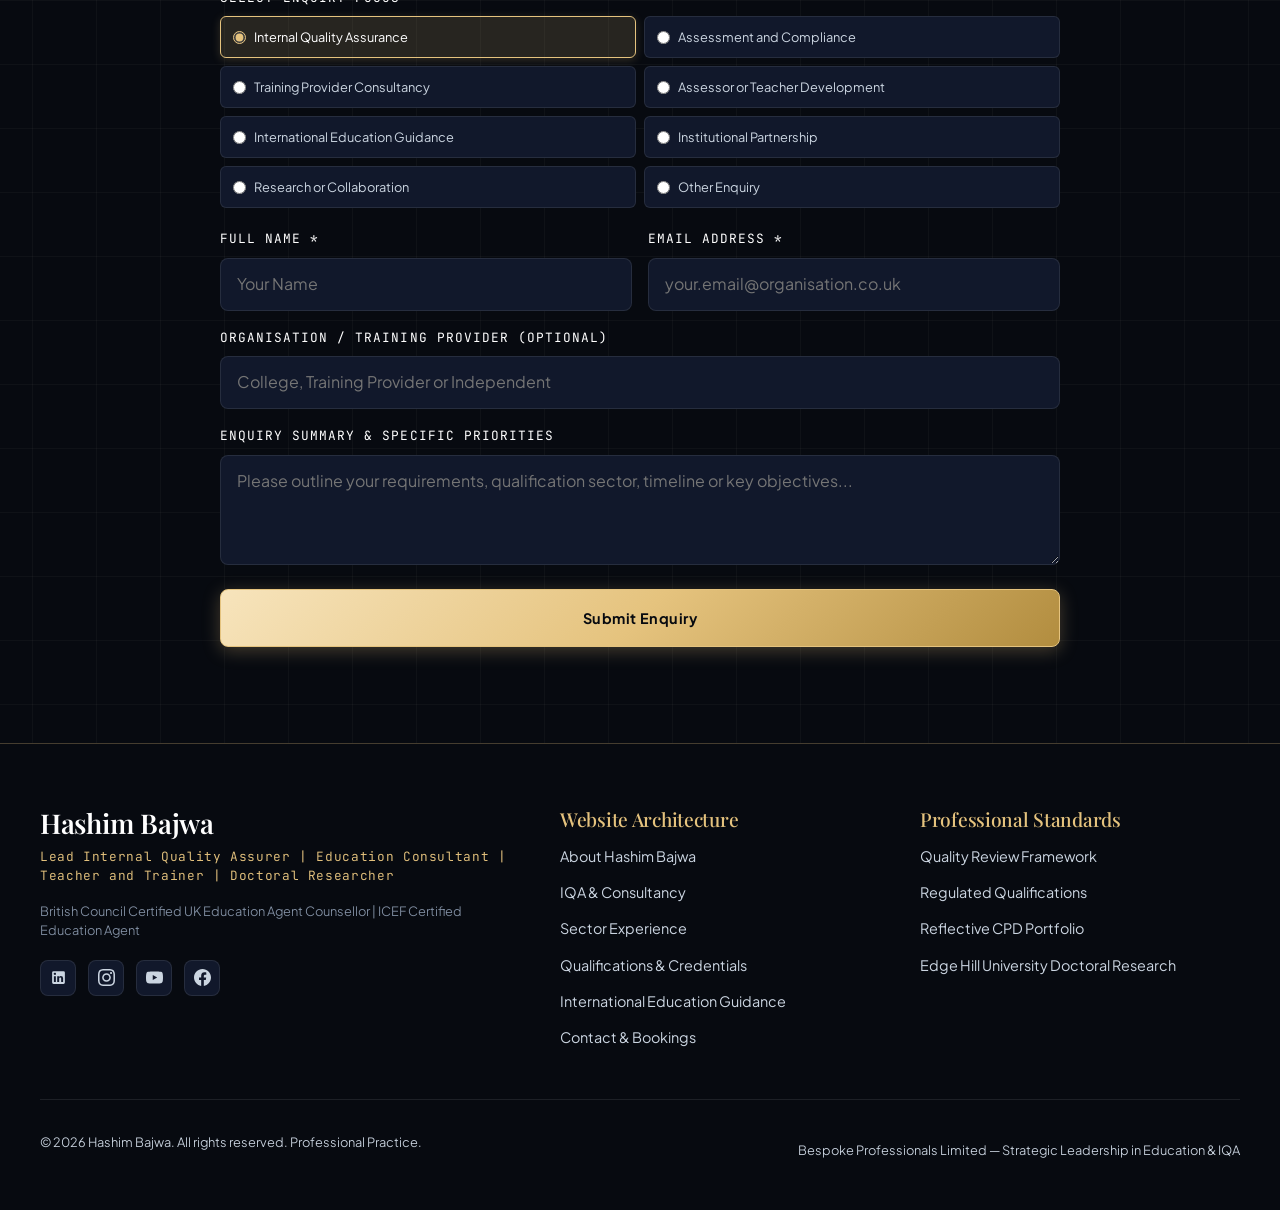
==== commit 764d2c2e: "feat: complete tablet and mobile responsive redesign across all pages" ====
--- a/index.html
+++ b/index.html
@@ -116,7 +116,7 @@
           </a>
         </div>
 
-        <a href="#consultation" class="btn btn-primary">Book Consultation</a>
+        <a href="#consultation" class="btn btn-primary header-btn">Book Consultation</a>
 
         <!-- Mobile Menu Trigger -->
         <button id="mobile-menu-btn" class="mobile-menu-toggle" aria-expanded="false" aria-controls="mobile-nav-drawer" aria-label="Open Navigation Menu">
@@ -140,8 +140,22 @@
         <li><a href="#contact" class="mobile-nav-link"><span>Contact</span> <span style="color: var(--color-gold); font-size: 0.8rem;">06</span></a></li>
       </ul>
     </nav>
-    <div style="margin-top: 2rem;">
-      <a href="#consultation" class="btn btn-primary btn-block">Book an Initial Consultation</a>
+    <div class="mobile-drawer-footer">
+      <a href="#consultation" class="btn btn-primary btn-block">Book Consultation</a>
+      <div class="mobile-drawer-socials">
+        <a href="https://www.linkedin.com/in/hashim-bajwa-4b985235b/" target="_blank" rel="noopener noreferrer" class="social-icon-btn" aria-label="LinkedIn">
+          <svg viewBox="0 0 24 24"><path d="M19 3a2 2 0 0 1 2 2v14a2 2 0 0 1-2 2H5a2 2 0 0 1-2-2V5a2 2 0 0 1 2-2h14m-.5 15.5v-5.3a3.26 3.26 0 0 0-3.26-3.26c-.85 0-1.84.52-2.28 1.3v-1.11h-2.79v8.37h2.79v-4.93c0-.77.62-1.4 1.39-1.4a1.4 1.4 0 0 1 1.4 1.4v4.93h2.75M6.88 8.56a1.68 1.68 0 0 0 1.68-1.68c0-.93-.75-1.69-1.68-1.69a1.69 1.69 0 0 0-1.69 1.69c0 .93.76 1.68 1.69 1.68m1.39 9.94v-8.37H5.5v8.37h2.77z"/></svg>
+        </a>
+        <a href="https://www.instagram.com/hash.bajwa?igsh=bjU4bWs0em8yMGdm" target="_blank" rel="noopener noreferrer" class="social-icon-btn" aria-label="Instagram">
+          <svg viewBox="0 0 24 24"><path d="M12 2.163c3.204 0 3.584.012 4.85.07 3.252.148 4.771 1.691 4.919 4.919.058 1.265.069 1.645.069 4.849 0 3.205-.012 3.584-.069 4.849-.149 3.225-1.664 4.771-4.919 4.919-1.266.058-1.644.07-4.85.07-3.204 0-3.584-.012-4.849-.07-3.26-.149-4.771-1.699-4.919-4.92-.058-1.265-.07-1.644-.07-4.849 0-3.204.013-3.583.07-4.849.149-3.227 1.664-4.771 4.919-4.919 1.266-.057 1.645-.069 4.849-.069zm0-2.163c-3.259 0-3.667.014-4.947.072-4.358.2-6.78 2.618-6.98 6.98-.059 1.281-.073 1.689-.073 4.948 0 3.259.014 3.668.072 4.948.2 4.358 2.618 6.78 6.98 6.98 1.281.058 1.689.072 4.948.072 3.259 0 3.668-.014 4.948-.072 4.354-.2 6.782-2.618 6.979-6.98.059-1.28.073-1.689.073-4.948 0-3.259-.014-3.667-.072-4.947-.196-4.354-2.617-6.78-6.979-6.98-1.281-.059-1.69-.073-4.949-.073zm0 5.838c-3.403 0-6.162 2.759-6.162 6.162s2.759 6.163 6.162 6.163 6.162-2.759 6.162-6.163c0-3.403-2.759-6.162-6.162-6.162zm0 10.162c-2.209 0-4-1.79-4-4 0-2.209 1.791-4 4-4s4 1.791 4 4c0 2.21-1.791 4-4 4zm6.406-11.845c-.796 0-1.441.645-1.441 1.44s.645 1.44 1.441 1.44c.795 0 1.439-.645 1.439-1.44s-.644-1.44-1.439-1.44z"/></svg>
+        </a>
+        <a href="https://www.youtube.com/@hashimbajwa547" target="_blank" rel="noopener noreferrer" class="social-icon-btn" aria-label="YouTube">
+          <svg viewBox="0 0 24 24"><path d="M23.498 6.186a3.016 3.016 0 0 0-2.122-2.136C19.505 3.545 12 3.545 12 3.545s-7.505 0-9.377.505A3.017 3.017 0 0 0 .502 6.186C0 8.07 0 12 0 12s0 3.93.502 5.814a3.016 3.016 0 0 0 2.122 2.136c1.871.505 9.376.505 9.376.505s7.505 0 9.377-.505a3.015 3.015 0 0 0 2.122-2.136C24 15.93 24 12 24 12s0-3.93-.502-5.814zM9.545 15.568V8.432L15.818 12l-6.273 3.568z"/></svg>
+        </a>
+        <a href="https://www.facebook.com/share/1A8jeMKm52/?mibextid=wwXIfr" target="_blank" rel="noopener noreferrer" class="social-icon-btn" aria-label="Facebook">
+          <svg viewBox="0 0 24 24"><path d="M24 12.073c0-6.627-5.373-12-12-12s-12 5.373-12 12c0 5.99 4.388 10.954 10.125 11.854v-8.385H7.078v-3.47h3.047V9.43c0-3.007 1.792-4.669 4.533-4.669 1.312 0 2.686.235 2.686.235v2.953H15.83c-1.491 0-1.956.925-1.956 1.874v2.25h3.328l-.532 3.47h-2.796v8.385C19.612 23.027 24 18.062 24 12.073z"/></svg>
+        </a>
+      </div>
     </div>
   </div>
 
--- a/css/variables.css
+++ b/css/variables.css
@@ -40,23 +40,24 @@
   --font-sans: 'Plus Jakarta Sans', -apple-system, BlinkMacSystemFont, 'Segoe UI', Roboto, sans-serif;
   --font-mono: 'JetBrains Mono', Consolas, monospace;
 
-  /* Fluid Typography Scale */
-  --text-xs: clamp(0.75rem, 0.7rem + 0.25vw, 0.8125rem);
-  --text-sm: clamp(0.875rem, 0.825rem + 0.25vw, 0.9375rem);
-  --text-base: clamp(1rem, 0.95rem + 0.25vw, 1.0625rem);
-  --text-lg: clamp(1.125rem, 1.05rem + 0.35vw, 1.25rem);
-  --text-xl: clamp(1.25rem, 1.15rem + 0.5vw, 1.5rem);
-  --text-2xl: clamp(1.5rem, 1.35rem + 0.75vw, 1.875rem);
-  --text-3xl: clamp(1.875rem, 1.65rem + 1.15vw, 2.375rem);
-  --text-4xl: clamp(2.25rem, 1.95rem + 1.5vw, 3rem);
-  --text-5xl: clamp(2.75rem, 2.3rem + 2.25vw, 4rem);
-  --text-hero: clamp(3rem, 2.5rem + 2.75vw, 5.25rem);
+  /* Fluid Typography Scale (Perfect on Mobile 320px to Desktop 4K) */
+  --text-xs: clamp(0.72rem, 0.68rem + 0.2vw, 0.8rem);
+  --text-sm: clamp(0.82rem, 0.78rem + 0.2vw, 0.9rem);
+  --text-base: clamp(0.95rem, 0.9rem + 0.25vw, 1.05rem);
+  --text-lg: clamp(1.05rem, 0.98rem + 0.35vw, 1.2rem);
+  --text-xl: clamp(1.15rem, 1.05rem + 0.5vw, 1.45rem);
+  --text-2xl: clamp(1.3rem, 1.18rem + 0.65vw, 1.75rem);
+  --text-3xl: clamp(1.5rem, 1.35rem + 0.95vw, 2.2rem);
+  --text-4xl: clamp(1.75rem, 1.5rem + 1.3vw, 2.75rem);
+  --text-5xl: clamp(2.1rem, 1.75rem + 1.8vw, 3.5rem);
+  --text-hero: clamp(2.25rem, 1.85rem + 2.2vw, 4.5rem);
 
   /* Spacing Scale */
   --space-1: 0.25rem;
   --space-2: 0.5rem;
   --space-3: 0.75rem;
   --space-4: 1rem;
+  --space-5: 1.25rem;
   --space-6: 1.5rem;
   --space-8: 2rem;
   --space-10: 2.5rem;
--- a/css/base.css
+++ b/css/base.css
@@ -138,12 +138,19 @@
   max-width: var(--container-max);
   margin-left: auto;
   margin-right: auto;
-  padding-left: var(--space-6);
-  padding-right: var(--space-6);
+  padding-left: var(--space-4);
+  padding-right: var(--space-4);
 }
 
 .container-narrow {
   max-width: var(--container-narrow);
+}
+
+@media (min-width: 640px) {
+  .container {
+    padding-left: var(--space-6);
+    padding-right: var(--space-6);
+  }
 }
 
 @media (min-width: 1024px) {
@@ -155,10 +162,17 @@
 
 /* Section Structure */
 .section {
-  padding-top: var(--space-20);
-  padding-bottom: var(--space-20);
+  padding-top: var(--space-12);
+  padding-bottom: var(--space-12);
   position: relative;
   border-top: 1px solid var(--border-subtle);
+}
+
+@media (min-width: 768px) {
+  .section {
+    padding-top: var(--space-16);
+    padding-bottom: var(--space-16);
+  }
 }
 
 @media (min-width: 1024px) {
--- a/css/components.css
+++ b/css/components.css
@@ -5,16 +5,28 @@
 
 /* --------------------------------------------------------------------------
    1. Brand Header & Social Bar
+   -------------------------------------------------------------------------- */
+/* --------------------------------------------------------------------------
+   1. Brand Header & Responsive Navigation System
    -------------------------------------------------------------------------- */
 .site-header {
   position: fixed;
   top: 0;
   left: 0;
   right: 0;
-  height: var(--header-height);
+  height: 72px;
   z-index: 1000;
   transition: all var(--transition-base);
   border-bottom: 1px solid transparent;
+  background: rgba(7, 10, 16, 0.75);
+  backdrop-filter: blur(12px);
+  -webkit-backdrop-filter: blur(12px);
+}
+
+@media (min-width: 768px) {
+  .site-header {
+    height: var(--header-height);
+  }
 }
 
 .site-header.scrolled {
@@ -30,6 +42,7 @@
   display: flex;
   align-items: center;
   justify-content: space-between;
+  gap: var(--space-3);
 }
 
 /* Modern Executive Logo */
@@ -38,12 +51,13 @@
   align-items: center;
   gap: var(--space-3);
   text-decoration: none;
+  flex-shrink: 0;
 }
 
 .brand-emblem {
   position: relative;
-  width: 44px;
-  height: 44px;
+  width: 38px;
+  height: 38px;
   background: linear-gradient(135deg, var(--bg-surface-elevated), var(--bg-surface));
   border: 1px solid var(--border-gold-strong);
   border-radius: 8px;
@@ -52,6 +66,14 @@
   justify-content: center;
   box-shadow: 0 4px 15px rgba(229, 195, 126, 0.18);
   transition: all var(--transition-base);
+  flex-shrink: 0;
+}
+
+@media (min-width: 768px) {
+  .brand-emblem {
+    width: 44px;
+    height: 44px;
+  }
 }
 
 .brand-emblem::before {
@@ -67,7 +89,7 @@
 
 .brand-emblem-text {
   font-family: var(--font-serif);
-  font-size: 1.25rem;
+  font-size: 1.1rem;
   font-weight: 700;
   background: linear-gradient(135deg, #FFFFFF 30%, var(--color-gold) 100%);
   -webkit-background-clip: text;
@@ -75,6 +97,12 @@
   letter-spacing: 0.05em;
 }
 
+@media (min-width: 768px) {
+  .brand-emblem-text {
+    font-size: 1.25rem;
+  }
+}
+
 .brand-identity:hover .brand-emblem {
   transform: translateY(-2px);
   border-color: var(--color-gold);
@@ -88,19 +116,33 @@
 
 .brand-name {
   font-family: var(--font-sans);
-  font-size: 1.125rem;
+  font-size: 1rem;
   font-weight: 700;
   letter-spacing: 0.02em;
   color: var(--text-primary);
   line-height: 1.15;
+  white-space: nowrap;
+}
+
+@media (min-width: 768px) {
+  .brand-name {
+    font-size: 1.125rem;
+  }
 }
 
 .brand-subtitle {
   font-family: var(--font-mono);
-  font-size: 0.72rem;
+  font-size: 0.65rem;
   color: var(--color-gold);
   letter-spacing: 0.08em;
   text-transform: uppercase;
+  white-space: nowrap;
+}
+
+@media (min-width: 768px) {
+  .brand-subtitle {
+    font-size: 0.72rem;
+  }
 }
 
 /* Desktop Navigation */
@@ -119,7 +161,13 @@
 .nav-links {
   display: flex;
   align-items: center;
-  gap: var(--space-6);
+  gap: var(--space-5);
+}
+
+@media (min-width: 1200px) {
+  .nav-links {
+    gap: var(--space-6);
+  }
 }
 
 .nav-link {
@@ -130,6 +178,7 @@
   position: relative;
   padding: var(--space-2) 0;
   transition: color var(--transition-fast);
+  white-space: nowrap;
 }
 
 .nav-link::after {
@@ -154,14 +203,20 @@
   width: 100%;
 }
 
-/* Header Social Media Link Icons */
+/* Header Actions & Controls */
+.header-actions {
+  display: flex;
+  align-items: center;
+  gap: var(--space-3);
+}
+
 .header-social-group {
   display: none;
   align-items: center;
   gap: var(--space-2);
 }
 
-@media (min-width: 1180px) {
+@media (min-width: 1200px) {
   .header-social-group {
     display: flex;
   }
@@ -201,66 +256,135 @@
   flex-direction: column;
   justify-content: center;
   gap: 5px;
-  width: 40px;
-  height: 40px;
-  padding: 8px;
-  border: 1px solid var(--border-subtle);
+  width: 42px;
+  height: 42px;
+  padding: 10px;
+  border: 1px solid var(--border-gold);
   background: var(--bg-surface);
-  border-radius: 6px;
+  border-radius: 8px;
+  cursor: pointer;
+  z-index: 1001;
+  transition: all var(--transition-fast);
 }
 
 @media (min-width: 1024px) {
-  .mobile-menu-toggle { display: none; }
+  .mobile-menu-toggle {
+    display: none;
+  }
+}
+
+.mobile-menu-toggle:hover {
+  background: var(--bg-surface-elevated);
+  border-color: var(--color-gold);
 }
 
 .mobile-menu-toggle span {
   display: block;
   height: 2px;
   width: 100%;
-  background-color: var(--text-primary);
+  background-color: var(--color-gold);
   transition: transform var(--transition-fast), opacity var(--transition-fast);
-}
-
-.mobile-menu-toggle[aria-expanded="true"] span:nth-child(1) { transform: translateY(7px) rotate(45deg); }
-.mobile-menu-toggle[aria-expanded="true"] span:nth-child(2) { opacity: 0; }
-.mobile-menu-toggle[aria-expanded="true"] span:nth-child(3) { transform: translateY(-7px) rotate(-45deg); }
-
-/* Mobile Drawer */
+  border-radius: 2px;
+}
+
+.mobile-menu-toggle[aria-expanded="true"] span:nth-child(1) {
+  transform: translateY(7px) rotate(45deg);
+}
+
+.mobile-menu-toggle[aria-expanded="true"] span:nth-child(2) {
+  opacity: 0;
+}
+
+.mobile-menu-toggle[aria-expanded="true"] span:nth-child(3) {
+  transform: translateY(-7px) rotate(-45deg);
+}
+
+/* Responsive Mobile & Tablet Drawer */
 .mobile-drawer {
   position: fixed;
-  top: var(--header-height);
+  top: 0;
   left: 0;
   right: 0;
   bottom: 0;
-  background: var(--bg-primary);
+  background: rgba(7, 10, 16, 0.98);
+  backdrop-filter: blur(24px);
+  -webkit-backdrop-filter: blur(24px);
   z-index: 999;
-  padding: var(--space-8) var(--space-6);
+  padding: calc(72px + var(--space-6)) var(--space-6) var(--space-8);
   display: flex;
   flex-direction: column;
   justify-content: space-between;
   transform: translateX(100%);
-  transition: transform var(--transition-base);
-  border-top: 1px solid var(--border-gold);
+  transition: transform 380ms var(--ease-spring);
   overflow-y: auto;
-}
-
-.mobile-drawer.open { transform: translateX(0); }
+  border-left: 1px solid var(--border-gold);
+}
+
+@media (min-width: 768px) {
+  .mobile-drawer {
+    padding-top: calc(var(--header-height) + var(--space-6));
+    max-width: 440px;
+    left: auto;
+    box-shadow: -10px 0 40px rgba(0, 0, 0, 0.7);
+  }
+}
+
+.mobile-drawer.open {
+  transform: translateX(0);
+}
 
 .mobile-nav-list {
   display: flex;
   flex-direction: column;
-  gap: var(--space-4);
+  gap: var(--space-2);
 }
 
 .mobile-nav-link {
   font-family: var(--font-serif);
-  font-size: var(--text-2xl);
+  font-size: var(--text-xl);
   color: var(--text-primary);
   display: flex;
   align-items: center;
   justify-content: space-between;
-  padding: var(--space-3) 0;
+  padding: var(--space-3) var(--space-2);
   border-bottom: 1px solid var(--border-subtle);
+  transition: all var(--transition-fast);
+  border-radius: 6px;
+}
+
+.mobile-nav-link:hover,
+.mobile-nav-link.active {
+  color: var(--color-gold);
+  padding-left: var(--space-4);
+  background: var(--color-gold-subtle);
+  border-bottom-color: var(--color-gold);
+}
+
+.mobile-drawer-footer {
+  margin-top: var(--space-8);
+  display: flex;
+  flex-direction: column;
+  gap: var(--space-5);
+}
+
+.mobile-drawer-socials {
+  display: flex;
+  align-items: center;
+  justify-content: center;
+  gap: var(--space-3);
+  padding-top: var(--space-4);
+  border-top: 1px solid var(--border-subtle);
+}
+
+/* Header button responsive visibility */
+.header-btn {
+  display: none;
+}
+
+@media (min-width: 640px) {
+  .header-btn {
+    display: inline-flex;
+  }
 }
 
 /* --------------------------------------------------------------------------
@@ -275,13 +399,14 @@
   font-size: var(--text-sm);
   font-weight: 600;
   letter-spacing: 0.03em;
-  padding: 0.85rem 1.75rem;
-  border-radius: 6px;
+  padding: 0.85rem 1.6rem;
+  border-radius: 8px;
   position: relative;
   overflow: hidden;
   transition: all var(--transition-base);
   cursor: pointer;
   text-decoration: none;
+  min-height: 44px;
 }
 
 .btn-primary {
@@ -304,6 +429,7 @@
   color: var(--text-primary);
   border: 1px solid var(--border-gold);
   backdrop-filter: blur(10px);
+  -webkit-backdrop-filter: blur(10px);
 }
 
 .btn-secondary:hover,
@@ -334,7 +460,9 @@
   transform: translateX(5px);
 }
 
-.btn-block { width: 100%; }
+.btn-block {
+  width: 100%;
+}
 
 .badge-editorial {
   display: inline-flex;
@@ -349,8 +477,9 @@
   background: rgba(229, 195, 126, 0.1);
   border: 1px solid var(--border-gold);
   padding: 0.35rem 0.85rem;
-  border-radius: 4px;
+  border-radius: 6px;
   margin-bottom: var(--space-4);
+  max-width: 100%;
 }
 
 .badge-dot {
@@ -358,31 +487,45 @@
   height: 6px;
   background: var(--color-gold);
   border-radius: 50%;
+  flex-shrink: 0;
 }
 
 /* --------------------------------------------------------------------------
    3. Hero Section with RADIANT GLOWING PORTRAIT SHOWCASE
    -------------------------------------------------------------------------- */
 .hero-section {
-  min-height: 92vh;
-  padding-top: calc(var(--header-height) + var(--space-8));
-  padding-bottom: var(--space-16);
+  min-height: auto;
+  padding-top: calc(72px + var(--space-6));
+  padding-bottom: var(--space-12);
   display: flex;
   align-items: center;
   position: relative;
   overflow: hidden;
+}
+
+@media (min-width: 768px) {
+  .hero-section {
+    padding-top: calc(var(--header-height) + var(--space-8));
+    padding-bottom: var(--space-16);
+  }
+}
+
+@media (min-width: 1024px) {
+  .hero-section {
+    min-height: 90vh;
+  }
 }
 
 .hero-grid {
   display: grid;
   grid-template-columns: 1fr;
-  gap: var(--space-12);
+  gap: var(--space-8);
   align-items: center;
 }
 
 @media (min-width: 1024px) {
   .hero-grid {
-    grid-template-columns: 1.1fr 0.9fr;
+    grid-template-columns: 1.15fr 0.85fr;
     gap: var(--space-12);
   }
 }
@@ -397,28 +540,32 @@
   font-size: var(--text-xs);
   font-weight: 600;
   color: var(--color-gold);
-  letter-spacing: 0.16em;
+  letter-spacing: 0.12em;
   text-transform: uppercase;
-  margin-bottom: var(--space-4);
-  display: flex;
-  align-items: center;
-  gap: var(--space-3);
+  margin-bottom: var(--space-3);
+  display: flex;
+  align-items: center;
+  gap: var(--space-2);
+  flex-wrap: wrap;
 }
 
 .hero-pretitle::before {
   content: '';
-  width: 32px;
+  width: 24px;
   height: 2px;
   background: var(--color-gold);
+  flex-shrink: 0;
 }
 
 .hero-title {
   font-size: var(--text-hero);
   font-weight: 600;
-  line-height: 1.08;
-  margin-bottom: var(--space-6);
+  line-height: 1.12;
+  margin-bottom: var(--space-5);
   color: var(--text-primary);
   letter-spacing: -0.02em;
+  word-break: normal;
+  overflow-wrap: break-word;
 }
 
 .hero-title em {
@@ -427,57 +574,64 @@
   font-family: var(--font-serif);
 }
 
+/* Executive Roles Tag System */
 .hero-roles-bar {
+  display: flex;
+  flex-wrap: wrap;
+  gap: var(--space-2);
+  padding: var(--space-3);
+  background: rgba(17, 24, 43, 0.75);
+  border: 1px solid var(--border-gold);
+  border-radius: 8px;
+  margin-bottom: var(--space-6);
+  backdrop-filter: blur(10px);
+  -webkit-backdrop-filter: blur(10px);
+}
+
+.hero-roles-bar span {
+  background: rgba(229, 195, 126, 0.12);
+  border: 1px solid rgba(229, 195, 126, 0.25);
+  border-radius: 4px;
+  padding: 0.25rem 0.65rem;
   font-family: var(--font-sans);
-  font-size: var(--text-sm);
+  font-size: var(--text-xs);
   font-weight: 600;
   color: var(--color-gold-light);
-  letter-spacing: 0.03em;
-  padding: var(--space-3) var(--space-4);
-  background: rgba(17, 24, 43, 0.7);
-  border-left: 3px solid var(--color-gold);
-  border-top: 1px solid var(--border-subtle);
-  border-right: 1px solid var(--border-subtle);
-  border-bottom: 1px solid var(--border-subtle);
-  margin-bottom: var(--space-6);
-  border-radius: 0 6px 6px 0;
-  display: flex;
-  flex-wrap: wrap;
-  gap: var(--space-2) var(--space-4);
-}
-
-.hero-roles-bar span {
+  letter-spacing: 0.02em;
   display: inline-flex;
   align-items: center;
-  gap: var(--space-2);
-}
-
-.hero-roles-bar span:not(:last-child)::after {
-  content: '•';
-  color: var(--color-gold-dark);
-  margin-left: var(--space-2);
 }
 
 .hero-lead-text {
   font-size: var(--text-lg);
   line-height: 1.7;
   color: var(--text-secondary);
-  margin-bottom: var(--space-8);
+  margin-bottom: var(--space-6);
   max-width: 580px;
 }
 
 .hero-cta-group {
   display: flex;
   flex-wrap: wrap;
-  gap: var(--space-4);
-  margin-bottom: var(--space-8);
+  gap: var(--space-3);
+  margin-bottom: var(--space-6);
+}
+
+@media (max-width: 480px) {
+  .hero-cta-group {
+    flex-direction: column;
+  }
+  .hero-cta-group .btn {
+    width: 100%;
+  }
 }
 
 /* Hero Social Media Row */
 .hero-social-row {
   display: flex;
-  align-items: center;
-  gap: var(--space-3);
+  flex-wrap: wrap;
+  align-items: center;
+  gap: var(--space-2);
   padding-top: var(--space-4);
   border-top: 1px solid var(--border-subtle);
 }
@@ -488,13 +642,14 @@
   color: var(--text-muted);
   text-transform: uppercase;
   letter-spacing: 0.08em;
+  margin-right: var(--space-1);
 }
 
 .social-pill {
   display: inline-flex;
   align-items: center;
-  gap: 8px;
-  padding: 6px 14px;
+  gap: 6px;
+  padding: 6px 12px;
   background: var(--bg-surface);
   border: 1px solid var(--border-subtle);
   border-radius: 20px;
@@ -527,49 +682,51 @@
   display: flex;
   align-items: center;
   justify-content: center;
-  padding: var(--space-4);
+  padding: var(--space-2);
+  max-width: 100%;
 }
 
 .portrait-glow-aura {
   position: absolute;
-  width: 120%;
-  height: 120%;
-  top: -10%;
-  left: -10%;
+  width: 110%;
+  height: 110%;
+  top: -5%;
+  left: -5%;
   background: radial-gradient(
     circle at 50% 45%,
-    rgba(229, 195, 126, 0.5) 0%,
-    rgba(131, 29, 61, 0.35) 40%,
-    rgba(12, 17, 30, 0.1) 70%,
+    rgba(229, 195, 126, 0.45) 0%,
+    rgba(131, 29, 61, 0.3) 40%,
+    rgba(12, 17, 30, 0.05) 70%,
     transparent 100%
   );
-  filter: blur(50px);
+  filter: blur(40px);
   z-index: 1;
   pointer-events: none;
   animation: auraPulse 7s infinite alternate ease-in-out;
+  max-width: 100vw;
 }
 
 .portrait-glow-ring {
   position: absolute;
-  width: 104%;
-  height: 104%;
-  top: -2%;
-  left: -2%;
+  width: 102%;
+  height: 102%;
+  top: -1%;
+  left: -1%;
   border-radius: 18px;
-  border: 1px solid rgba(229, 195, 126, 0.45);
-  box-shadow: 0 0 40px rgba(229, 195, 126, 0.4);
+  border: 1px solid rgba(229, 195, 126, 0.35);
+  box-shadow: 0 0 30px rgba(229, 195, 126, 0.3);
   z-index: 1;
   pointer-events: none;
 }
 
 @keyframes auraPulse {
   0% {
-    opacity: 0.8;
-    transform: scale(0.96);
+    opacity: 0.75;
+    transform: scale(0.97);
   }
   100% {
     opacity: 1;
-    transform: scale(1.06);
+    transform: scale(1.04);
   }
 }
 
@@ -593,7 +750,7 @@
 
 .portrait-img {
   width: 100%;
-  height: 520px;
+  height: 380px;
   object-fit: cover;
   object-position: center 20%;
   display: block;
@@ -601,27 +758,48 @@
   transition: transform var(--transition-slow);
 }
 
+@media (min-width: 640px) {
+  .portrait-img {
+    height: 440px;
+  }
+}
+
+@media (min-width: 1024px) {
+  .portrait-img {
+    height: 520px;
+  }
+}
+
 .portrait-card:hover .portrait-img {
   transform: scale(1.03);
 }
 
 .portrait-floating-badge {
   position: absolute;
-  bottom: var(--space-4);
-  left: var(--space-4);
-  right: var(--space-4);
-  background: rgba(7, 10, 16, 0.88);
+  bottom: var(--space-3);
+  left: var(--space-3);
+  right: var(--space-3);
+  background: rgba(7, 10, 16, 0.92);
   backdrop-filter: blur(16px);
   -webkit-backdrop-filter: blur(16px);
   border: 1px solid var(--border-gold);
   border-radius: 10px;
-  padding: var(--space-3) var(--space-4);
+  padding: var(--space-2) var(--space-3);
   display: flex;
   align-items: center;
   justify-content: space-between;
   box-shadow: var(--shadow-md);
 }
 
+@media (min-width: 768px) {
+  .portrait-floating-badge {
+    bottom: var(--space-4);
+    left: var(--space-4);
+    right: var(--space-4);
+    padding: var(--space-3) var(--space-4);
+  }
+}
+
 .floating-badge-left {
   display: flex;
   flex-direction: column;
@@ -629,20 +807,33 @@
 
 .floating-badge-title {
   font-family: var(--font-sans);
-  font-size: var(--text-sm);
+  font-size: var(--text-xs);
   font-weight: 700;
   color: var(--text-primary);
+  line-height: 1.2;
+}
+
+@media (min-width: 768px) {
+  .floating-badge-title {
+    font-size: var(--text-sm);
+  }
 }
 
 .floating-badge-sub {
   font-family: var(--font-mono);
-  font-size: 0.72rem;
-  color: var(--color-gold);
+  font-size: 0.65rem;
+  color: var(--color-gold);
+}
+
+@media (min-width: 768px) {
+  .floating-badge-sub {
+    font-size: 0.72rem;
+  }
 }
 
 .floating-badge-icon {
-  width: 32px;
-  height: 32px;
+  width: 28px;
+  height: 28px;
   border-radius: 50%;
   background: rgba(229, 195, 126, 0.18);
   border: 1px solid var(--color-gold);
@@ -650,6 +841,14 @@
   align-items: center;
   justify-content: center;
   color: var(--color-gold);
+  flex-shrink: 0;
+}
+
+@media (min-width: 768px) {
+  .floating-badge-icon {
+    width: 32px;
+    height: 32px;
+  }
 }
 
 /* --------------------------------------------------------------------------
@@ -667,36 +866,41 @@
 .credentials-grid {
   display: grid;
   grid-template-columns: repeat(2, 1fr);
-  gap: var(--space-4);
-}
-
-@media (min-width: 768px) {
-  .credentials-grid { grid-template-columns: repeat(3, 1fr); }
+  gap: var(--space-3);
+}
+
+@media (min-width: 640px) {
+  .credentials-grid {
+    grid-template-columns: repeat(3, 1fr);
+    gap: var(--space-4);
+  }
 }
 
 @media (min-width: 1024px) {
-  .credentials-grid { grid-template-columns: repeat(6, 1fr); }
+  .credentials-grid {
+    grid-template-columns: repeat(6, 1fr);
+  }
 }
 
 .credential-item {
   display: flex;
   flex-direction: column;
-  padding: var(--space-3) var(--space-4);
-  border-left: 1px solid var(--border-subtle);
+  padding: var(--space-3);
+  background: var(--bg-surface);
+  border: 1px solid var(--border-subtle);
+  border-radius: 8px;
   transition: all var(--transition-fast);
 }
-
-.credential-item:first-child { border-left: none; }
 
 .credential-item:hover {
   background: var(--color-gold-subtle);
-  border-left-color: var(--color-gold);
-  transform: translateX(2px);
+  border-color: var(--color-gold);
+  transform: translateY(-2px);
 }
 
 .cred-level {
   font-family: var(--font-mono);
-  font-size: 0.72rem;
+  font-size: 0.68rem;
   color: var(--color-gold);
   letter-spacing: 0.08em;
   margin-bottom: var(--space-1);
@@ -704,10 +908,16 @@
 
 .cred-title {
   font-family: var(--font-sans);
-  font-size: var(--text-sm);
+  font-size: var(--text-xs);
   font-weight: 600;
   color: var(--text-primary);
   line-height: 1.3;
+}
+
+@media (min-width: 768px) {
+  .cred-title {
+    font-size: var(--text-sm);
+  }
 }
 
 /* --------------------------------------------------------------------------
@@ -716,12 +926,15 @@
 .about-grid {
   display: grid;
   grid-template-columns: 1fr;
-  gap: var(--space-12);
+  gap: var(--space-8);
   align-items: center;
 }
 
 @media (min-width: 1024px) {
-  .about-grid { grid-template-columns: 0.95fr 1.05fr; }
+  .about-grid {
+    grid-template-columns: 0.95fr 1.05fr;
+    gap: var(--space-12);
+  }
 }
 
 .about-photo-card {
@@ -730,24 +943,43 @@
   overflow: hidden;
   border: 1px solid var(--border-gold);
   box-shadow: var(--shadow-lg), 0 0 50px rgba(229, 195, 126, 0.18);
+  width: 100%;
 }
 
 .about-photo-img {
   width: 100%;
-  height: 480px;
+  height: 280px;
   object-fit: cover;
   display: block;
 }
 
+@media (min-width: 640px) {
+  .about-photo-img {
+    height: 380px;
+  }
+}
+
+@media (min-width: 1024px) {
+  .about-photo-img {
+    height: 480px;
+  }
+}
+
 .editorial-pullquote {
   font-family: var(--font-serif);
-  font-size: var(--text-2xl);
+  font-size: var(--text-xl);
   font-style: italic;
   color: var(--text-primary);
-  line-height: 1.4;
+  line-height: 1.45;
   margin-bottom: var(--space-6);
   padding-left: var(--space-4);
   border-left: 3px solid var(--color-gold);
+}
+
+@media (min-width: 768px) {
+  .editorial-pullquote {
+    font-size: var(--text-2xl);
+  }
 }
 
 .about-accreditations {
@@ -778,7 +1010,7 @@
 
 .about-text-content h3 {
   font-size: var(--text-3xl);
-  margin-bottom: var(--space-6);
+  margin-bottom: var(--space-5);
   color: var(--text-primary);
 }
 
@@ -794,29 +1026,42 @@
 .services-grid {
   display: grid;
   grid-template-columns: 1fr;
-  gap: var(--space-6);
-  margin-top: var(--space-10);
-}
-
-@media (min-width: 768px) {
-  .services-grid { grid-template-columns: repeat(2, 1fr); }
+  gap: var(--space-5);
+  margin-top: var(--space-8);
+}
+
+@media (min-width: 640px) {
+  .services-grid {
+    grid-template-columns: repeat(2, 1fr);
+    gap: var(--space-6);
+  }
 }
 
 @media (min-width: 1024px) {
-  .services-grid { grid-template-columns: repeat(3, 1fr); }
+  .services-grid {
+    grid-template-columns: repeat(3, 1fr);
+    margin-top: var(--space-10);
+  }
 }
 
 .service-card {
   background: var(--bg-card);
   border: 1px solid var(--border-subtle);
   border-radius: 12px;
-  padding: var(--space-8);
+  padding: var(--space-5);
   display: flex;
   flex-direction: column;
   justify-content: space-between;
   position: relative;
   backdrop-filter: blur(12px);
+  -webkit-backdrop-filter: blur(12px);
   transition: all var(--transition-base);
+}
+
+@media (min-width: 768px) {
+  .service-card {
+    padding: var(--space-8);
+  }
 }
 
 .service-card::before {
@@ -832,17 +1077,19 @@
 }
 
 .service-card:hover {
-  transform: translateY(-5px);
+  transform: translateY(-4px);
   border-color: var(--border-gold);
   box-shadow: var(--shadow-md), 0 0 30px rgba(229, 195, 126, 0.15);
   background: var(--bg-surface-elevated);
 }
 
-.service-card:hover::before { opacity: 1; }
+.service-card:hover::before {
+  opacity: 1;
+}
 
 .service-index {
   font-family: var(--font-mono);
-  font-size: 0.72rem;
+  font-size: 0.7rem;
   color: var(--color-gold);
   letter-spacing: 0.12em;
   margin-bottom: var(--space-2);
@@ -860,20 +1107,20 @@
   font-size: var(--text-sm);
   line-height: 1.65;
   color: var(--text-secondary);
-  margin-bottom: var(--space-6);
+  margin-bottom: var(--space-5);
 }
 
 .service-outcome-box {
   background: rgba(7, 10, 16, 0.7);
   border-left: 3px solid var(--color-gold);
   padding: var(--space-3) var(--space-4);
-  margin-bottom: var(--space-6);
+  margin-bottom: var(--space-5);
   border-radius: 0 6px 6px 0;
 }
 
 .outcome-label {
   font-family: var(--font-mono);
-  font-size: 0.68rem;
+  font-size: 0.65rem;
   color: var(--color-gold);
   text-transform: uppercase;
   letter-spacing: 0.1em;
@@ -894,15 +1141,23 @@
 .framework-timeline {
   display: grid;
   grid-template-columns: 1fr;
-  gap: var(--space-6);
-  margin-top: var(--space-12);
+  gap: var(--space-5);
+  margin-top: var(--space-8);
   position: relative;
+}
+
+@media (min-width: 640px) {
+  .framework-timeline {
+    grid-template-columns: repeat(2, 1fr);
+    gap: var(--space-6);
+  }
 }
 
 @media (min-width: 1024px) {
   .framework-timeline {
     grid-template-columns: repeat(4, 1fr);
     gap: var(--space-4);
+    margin-top: var(--space-12);
   }
 
   .framework-timeline::before {
@@ -922,11 +1177,18 @@
   background: var(--bg-card);
   border: 1px solid var(--border-subtle);
   border-radius: 12px;
-  padding: var(--space-6);
+  padding: var(--space-5);
   position: relative;
   z-index: 2;
   backdrop-filter: blur(10px);
+  -webkit-backdrop-filter: blur(10px);
   transition: all var(--transition-fast);
+}
+
+@media (min-width: 768px) {
+  .framework-step {
+    padding: var(--space-6);
+  }
 }
 
 .framework-step:hover {
@@ -936,8 +1198,8 @@
 }
 
 .step-num-bubble {
-  width: 50px;
-  height: 50px;
+  width: 44px;
+  height: 44px;
   background: var(--bg-surface-elevated);
   border: 2px solid var(--color-gold);
   border-radius: 10px;
@@ -954,10 +1216,16 @@
 
 .step-title {
   font-family: var(--font-serif);
-  font-size: var(--text-xl);
-  color: var(--text-primary);
-  letter-spacing: 0.04em;
+  font-size: var(--text-lg);
+  color: var(--text-primary);
+  letter-spacing: 0.02em;
   margin-bottom: var(--space-2);
+}
+
+@media (min-width: 768px) {
+  .step-title {
+    font-size: var(--text-xl);
+  }
 }
 
 .step-desc {
@@ -973,34 +1241,50 @@
 .qualifications-grid {
   display: grid;
   grid-template-columns: 1fr;
-  gap: var(--space-8);
-  margin-top: var(--space-10);
+  gap: var(--space-6);
+  margin-top: var(--space-8);
 }
 
 @media (min-width: 1024px) {
-  .qualifications-grid { grid-template-columns: 1fr 1fr; }
+  .qualifications-grid {
+    grid-template-columns: 1fr 1fr;
+    gap: var(--space-8);
+    margin-top: var(--space-10);
+  }
 }
 
 .qual-category-card {
   border: 1px solid var(--border-subtle);
   background: var(--bg-card);
   border-radius: 12px;
-  padding: var(--space-8);
+  padding: var(--space-5);
+}
+
+@media (min-width: 768px) {
+  .qual-category-card {
+    padding: var(--space-8);
+  }
 }
 
 .qual-category-title {
   font-family: var(--font-serif);
-  font-size: var(--text-2xl);
-  color: var(--color-gold);
-  margin-bottom: var(--space-6);
+  font-size: var(--text-xl);
+  color: var(--color-gold);
+  margin-bottom: var(--space-5);
   padding-bottom: var(--space-3);
   border-bottom: 1px solid var(--border-subtle);
 }
 
+@media (min-width: 768px) {
+  .qual-category-title {
+    font-size: var(--text-2xl);
+  }
+}
+
 .qual-list {
   display: flex;
   flex-direction: column;
-  gap: var(--space-4);
+  gap: var(--space-3);
 }
 
 .qual-item {
@@ -1019,8 +1303,8 @@
 }
 
 .cpd-statement-box {
-  margin-top: var(--space-8);
-  padding: var(--space-6);
+  margin-top: var(--space-6);
+  padding: var(--space-5);
   background: var(--bg-secondary);
   border: 1px solid var(--border-gold);
   border-radius: 8px;
@@ -1035,25 +1319,36 @@
 .direct-contact-bar {
   display: grid;
   grid-template-columns: 1fr;
-  gap: var(--space-4);
-  margin-bottom: var(--space-8);
-}
-
-@media (min-width: 768px) {
-  .direct-contact-bar { grid-template-columns: repeat(3, 1fr); }
+  gap: var(--space-3);
+  margin-bottom: var(--space-6);
+}
+
+@media (min-width: 640px) {
+  .direct-contact-bar {
+    grid-template-columns: repeat(3, 1fr);
+    gap: var(--space-4);
+    margin-bottom: var(--space-8);
+  }
 }
 
 .direct-contact-card {
   background: var(--bg-surface);
   border: 1px solid var(--border-gold);
   border-radius: 10px;
-  padding: var(--space-4) var(--space-5);
-  display: flex;
-  align-items: center;
-  gap: var(--space-4);
+  padding: var(--space-3) var(--space-4);
+  display: flex;
+  align-items: center;
+  gap: var(--space-3);
   text-decoration: none;
   color: inherit;
   transition: all var(--transition-fast);
+}
+
+@media (min-width: 768px) {
+  .direct-contact-card {
+    padding: var(--space-4) var(--space-5);
+    gap: var(--space-4);
+  }
 }
 
 .direct-contact-card:hover {
@@ -1063,8 +1358,8 @@
 }
 
 .contact-card-icon {
-  width: 40px;
-  height: 40px;
+  width: 36px;
+  height: 36px;
   border-radius: 8px;
   background: rgba(229, 195, 126, 0.15);
   border: 1px solid var(--color-gold);
@@ -1075,59 +1370,101 @@
   flex-shrink: 0;
 }
 
-.contact-card-icon svg { width: 20px; height: 20px; }
+@media (min-width: 768px) {
+  .contact-card-icon {
+    width: 40px;
+    height: 40px;
+  }
+}
+
+.contact-card-icon svg {
+  width: 18px;
+  height: 18px;
+}
+
+@media (min-width: 768px) {
+  .contact-card-icon svg {
+    width: 20px;
+    height: 20px;
+  }
+}
 
 .contact-card-details {
   display: flex;
   flex-direction: column;
+  overflow: hidden;
 }
 
 .contact-card-label {
   font-family: var(--font-mono);
-  font-size: 0.7rem;
+  font-size: 0.65rem;
   color: var(--color-gold);
   text-transform: uppercase;
   letter-spacing: 0.08em;
 }
 
 .contact-card-val {
-  font-size: var(--text-sm);
+  font-size: var(--text-xs);
   font-weight: 600;
   color: var(--text-primary);
+  white-space: nowrap;
+  overflow: hidden;
+  text-overflow: ellipsis;
+}
+
+@media (min-width: 768px) {
+  .contact-card-val {
+    font-size: var(--text-sm);
+  }
 }
 
 .consultation-card {
   background: var(--bg-card);
   border: 1px solid var(--border-gold);
   border-radius: 16px;
-  padding: var(--space-8);
+  padding: var(--space-5);
   box-shadow: var(--shadow-lg), 0 0 60px rgba(229, 195, 126, 0.12);
   backdrop-filter: blur(16px);
+  -webkit-backdrop-filter: blur(16px);
+}
+
+@media (min-width: 768px) {
+  .consultation-card {
+    padding: var(--space-8);
+  }
 }
 
 @media (min-width: 1024px) {
-  .consultation-card { padding: var(--space-12); }
+  .consultation-card {
+    padding: var(--space-12);
+  }
 }
 
 .consultation-grid {
   display: grid;
   grid-template-columns: 1fr;
-  gap: var(--space-10);
+  gap: var(--space-8);
 }
 
 @media (min-width: 1024px) {
-  .consultation-grid { grid-template-columns: 1fr 1fr; }
+  .consultation-grid {
+    grid-template-columns: 1fr 1fr;
+    gap: var(--space-10);
+  }
 }
 
 .consultation-focus-list {
   display: grid;
   grid-template-columns: 1fr;
-  gap: var(--space-3);
-  margin-top: var(--space-6);
+  gap: var(--space-2);
+  margin-top: var(--space-5);
 }
 
 @media (min-width: 640px) {
-  .consultation-focus-list { grid-template-columns: 1fr 1fr; }
+  .consultation-focus-list {
+    grid-template-columns: 1fr 1fr;
+    gap: var(--space-3);
+  }
 }
 
 .focus-tag {
@@ -1142,10 +1479,14 @@
   border-radius: 6px;
 }
 
-.focus-tag span.check { color: var(--color-gold); }
+.focus-tag span.check {
+  color: var(--color-gold);
+}
 
 /* Form Elements */
-.form-group { margin-bottom: var(--space-5); }
+.form-group {
+  margin-bottom: var(--space-4);
+}
 
 .form-label {
   display: block;
@@ -1161,13 +1502,14 @@
 .form-select,
 .form-textarea {
   width: 100%;
-  padding: 0.8rem 1rem;
+  padding: 0.75rem 1rem;
   background: var(--bg-surface);
   border: 1px solid var(--border-subtle);
   color: var(--text-primary);
-  font-size: var(--text-sm);
-  border-radius: 6px;
+  font-size: 16px; /* 16px prevents iOS Safari zoom */
+  border-radius: 8px;
   transition: all var(--transition-fast);
+  min-height: 48px;
 }
 
 .form-input:focus,
@@ -1187,11 +1529,13 @@
   display: grid;
   grid-template-columns: 1fr;
   gap: var(--space-2);
-  margin-bottom: var(--space-6);
+  margin-bottom: var(--space-5);
 }
 
 @media (min-width: 640px) {
-  .enquiry-type-grid { grid-template-columns: 1fr 1fr; }
+  .enquiry-type-grid {
+    grid-template-columns: 1fr 1fr;
+  }
 }
 
 .enquiry-radio-label {
@@ -1205,6 +1549,7 @@
   font-size: var(--text-xs);
   color: var(--text-secondary);
   cursor: pointer;
+  min-height: 42px;
   transition: all var(--transition-fast);
 }
 
@@ -1216,7 +1561,9 @@
   box-shadow: 0 2px 10px rgba(229, 195, 126, 0.2);
 }
 
-.enquiry-radio-label input[type="radio"] { accent-color: var(--color-gold); }
+.enquiry-radio-label input[type="radio"] {
+  accent-color: var(--color-gold);
+}
 
 /* --------------------------------------------------------------------------
    10. Site Footer & Social Links
@@ -1224,19 +1571,30 @@
 .site-footer {
   border-top: 1px solid var(--border-gold);
   background: var(--bg-primary);
-  padding-top: var(--space-16);
-  padding-bottom: var(--space-10);
+  padding-top: var(--space-12);
+  padding-bottom: var(--space-8);
+}
+
+@media (min-width: 768px) {
+  .site-footer {
+    padding-top: var(--space-16);
+    padding-bottom: var(--space-10);
+  }
 }
 
 .footer-grid {
   display: grid;
   grid-template-columns: 1fr;
-  gap: var(--space-10);
-  margin-bottom: var(--space-12);
-}
-
-@media (min-width: 1024px) {
-  .footer-grid { grid-template-columns: 1.5fr 1fr 1fr; }
+  gap: var(--space-8);
+  margin-bottom: var(--space-10);
+}
+
+@media (min-width: 768px) {
+  .footer-grid {
+    grid-template-columns: 1.5fr 1fr 1fr;
+    gap: var(--space-10);
+    margin-bottom: var(--space-12);
+  }
 }
 
 .footer-brand h4 {
@@ -1259,14 +1617,15 @@
   display: flex;
   align-items: center;
   gap: var(--space-3);
-  margin-top: var(--space-6);
+  margin-top: var(--space-5);
+  flex-wrap: wrap;
 }
 
 .footer-links-title {
   font-family: var(--font-serif);
   font-size: var(--text-lg);
   color: var(--color-gold);
-  margin-bottom: var(--space-4);
+  margin-bottom: var(--space-3);
 }
 
 .footer-links-list {
@@ -1279,6 +1638,7 @@
   font-size: var(--text-sm);
   color: var(--text-secondary);
   transition: all var(--transition-fast);
+  padding: 2px 0;
 }
 
 .footer-links-list a:hover {
@@ -1288,16 +1648,49 @@
 
 .footer-bottom {
   border-top: 1px solid var(--border-subtle);
-  padding-top: var(--space-8);
+  padding-top: var(--space-6);
   display: flex;
   flex-direction: column;
-  gap: var(--space-4);
+  gap: var(--space-3);
   align-items: center;
   justify-content: space-between;
   font-size: var(--text-xs);
   color: var(--text-muted);
-}
-
-@media (min-width: 768px) {
-  .footer-bottom { flex-direction: row; }
-}
+  text-align: center;
+}
+
+@media (min-width: 768px) {
+  .footer-bottom {
+    flex-direction: row;
+    padding-top: var(--space-8);
+    text-align: left;
+  }
+}
+
+/* Toast Notifications */
+.toast-notice {
+  position: fixed;
+  bottom: var(--space-4);
+  left: 50%;
+  transform: translateX(-50%) translateY(100px);
+  background: var(--bg-surface-elevated);
+  border: 1px solid var(--color-gold);
+  border-radius: 10px;
+  padding: var(--space-3) var(--space-5);
+  color: var(--text-primary);
+  font-size: var(--text-sm);
+  display: flex;
+  align-items: center;
+  gap: var(--space-3);
+  box-shadow: 0 10px 30px rgba(0, 0, 0, 0.8), var(--glow-button);
+  z-index: 9999;
+  opacity: 0;
+  transition: transform 350ms var(--ease-spring), opacity 350ms ease;
+  max-width: calc(100vw - 32px);
+  width: max-content;
+}
+
+.toast-notice.show {
+  transform: translateX(-50%) translateY(0);
+  opacity: 1;
+}
--- a/css/animations.css
+++ b/css/animations.css
@@ -173,26 +173,43 @@
    -------------------------------------------------------------------------- */
 .toast-notice {
   position: fixed;
-  bottom: var(--space-6);
-  right: var(--space-6);
+  bottom: var(--space-4);
+  left: 50%;
+  right: auto;
+  transform: translateX(-50%) translateY(100px);
   background: var(--bg-surface-elevated);
   border: 1px solid var(--color-gold);
   color: var(--text-primary);
-  padding: var(--space-4) var(--space-6);
+  padding: var(--space-3) var(--space-5);
   display: flex;
   align-items: center;
   gap: var(--space-3);
   box-shadow: var(--shadow-lg), 0 0 25px rgba(229, 195, 126, 0.25);
   border-radius: 8px;
   z-index: 9999;
-  transform: translateY(100px);
   opacity: 0;
   transition: transform 0.4s var(--ease-spring), opacity 0.4s var(--ease-spring);
+  max-width: calc(100vw - 32px);
+  width: max-content;
 }
 
 .toast-notice.show {
-  transform: translateY(0);
+  transform: translateX(-50%) translateY(0);
   opacity: 1;
+}
+
+@media (min-width: 768px) {
+  .toast-notice {
+    bottom: var(--space-6);
+    right: var(--space-6);
+    left: auto;
+    transform: translateY(100px);
+  }
+
+  .toast-notice.show {
+    transform: translateY(0);
+    opacity: 1;
+  }
 }
 
 /* --------------------------------------------------------------------------
